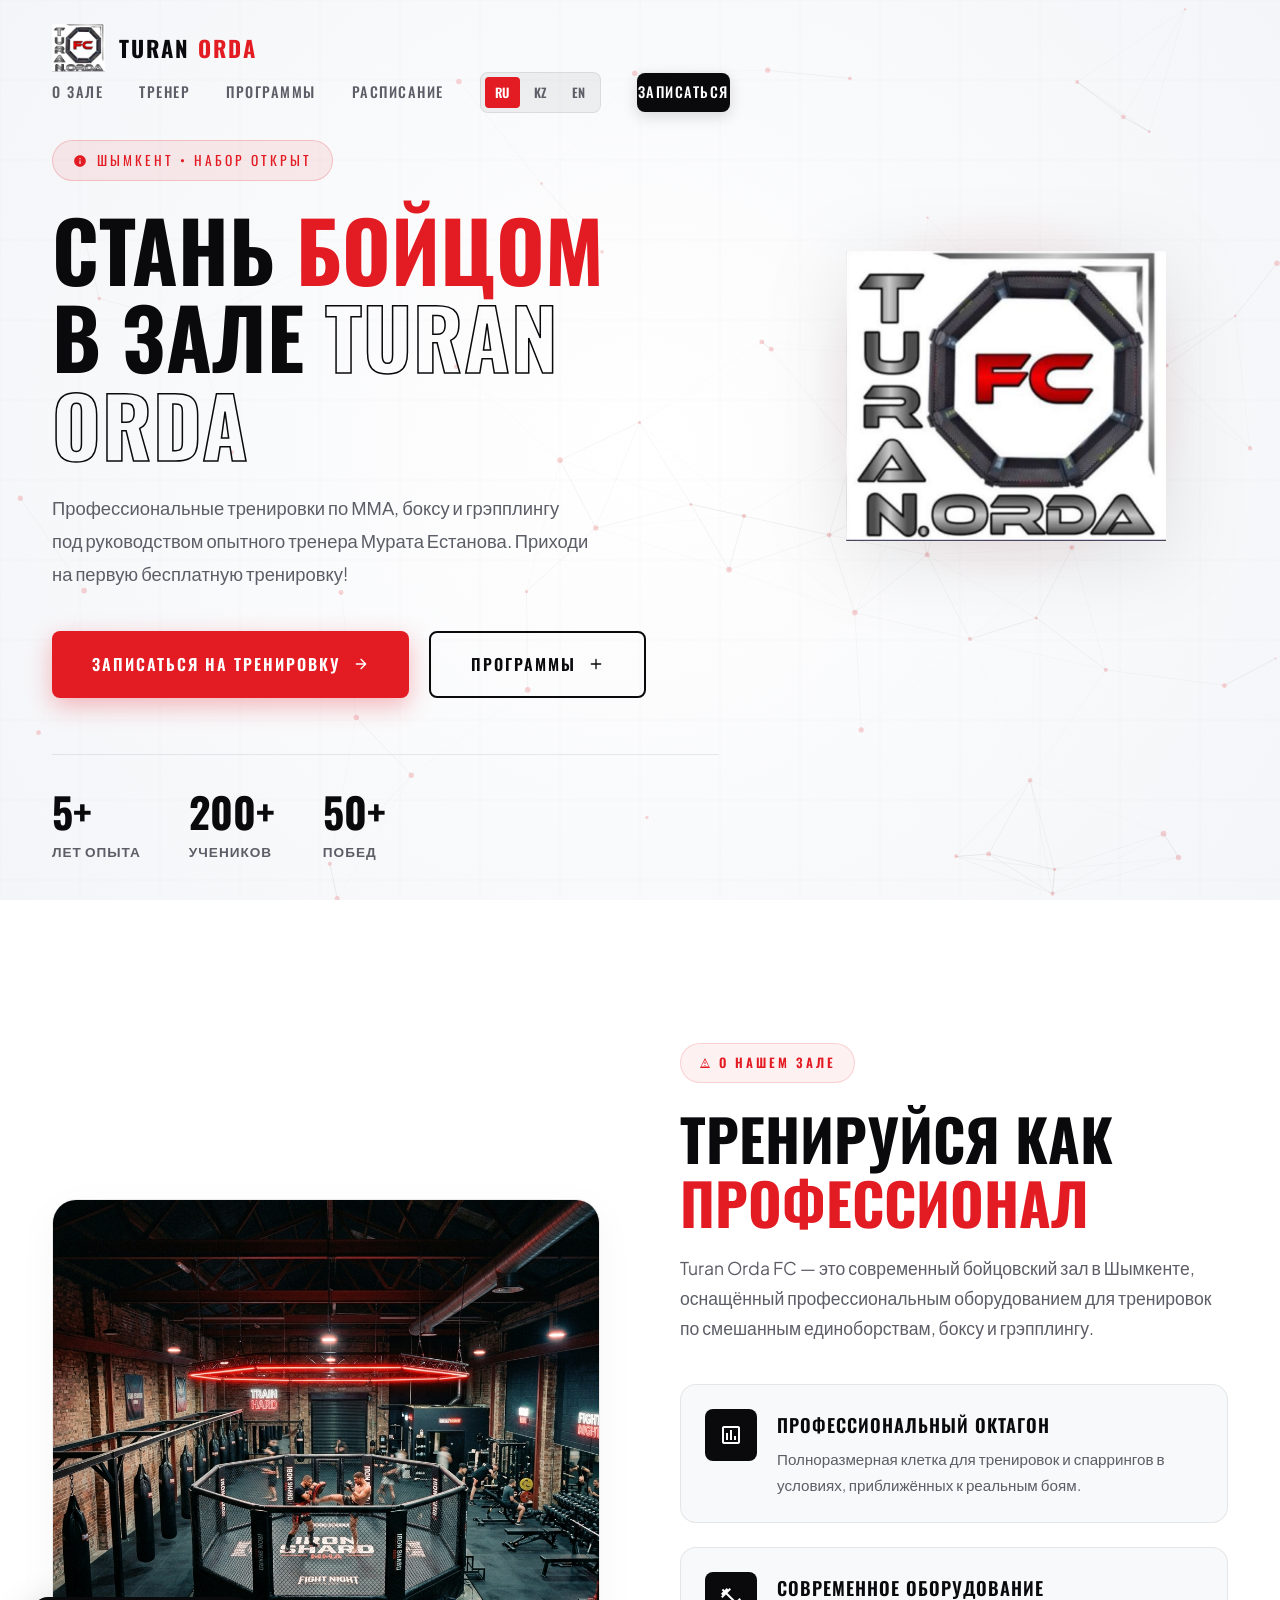
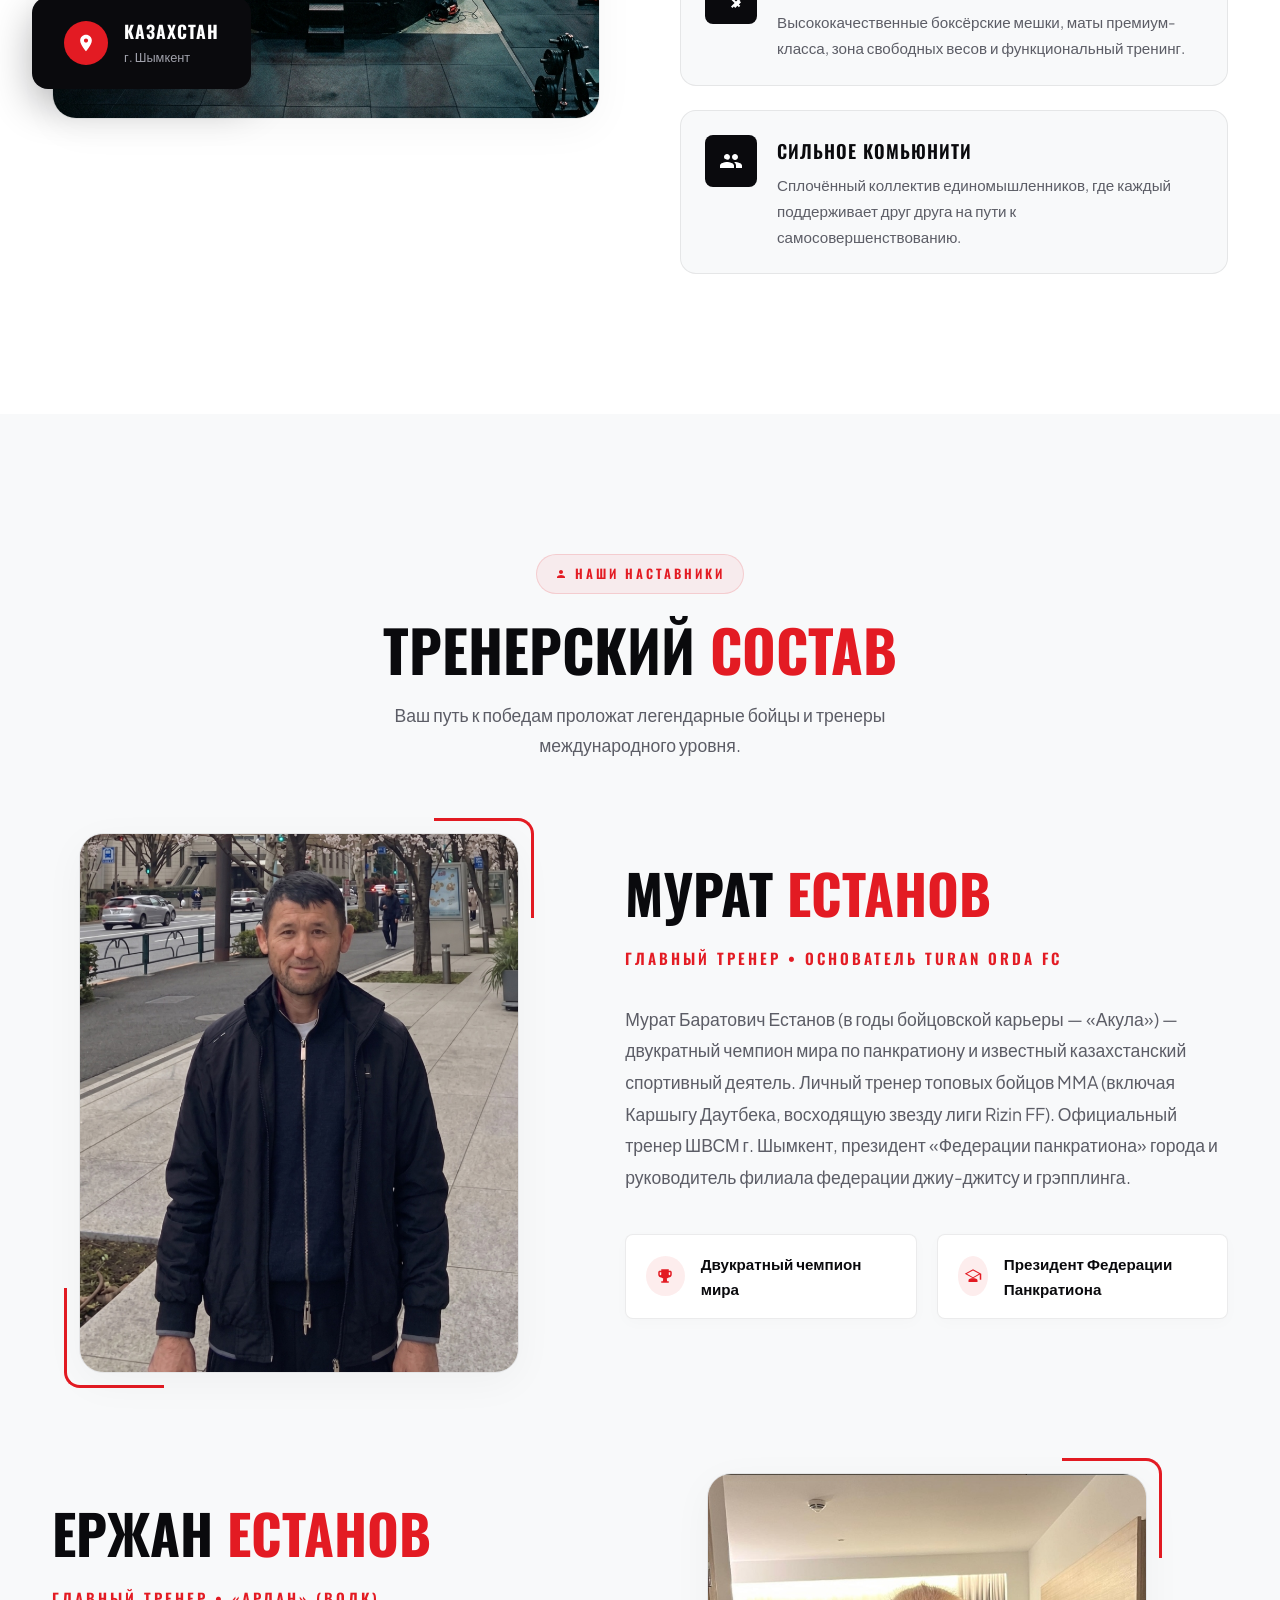
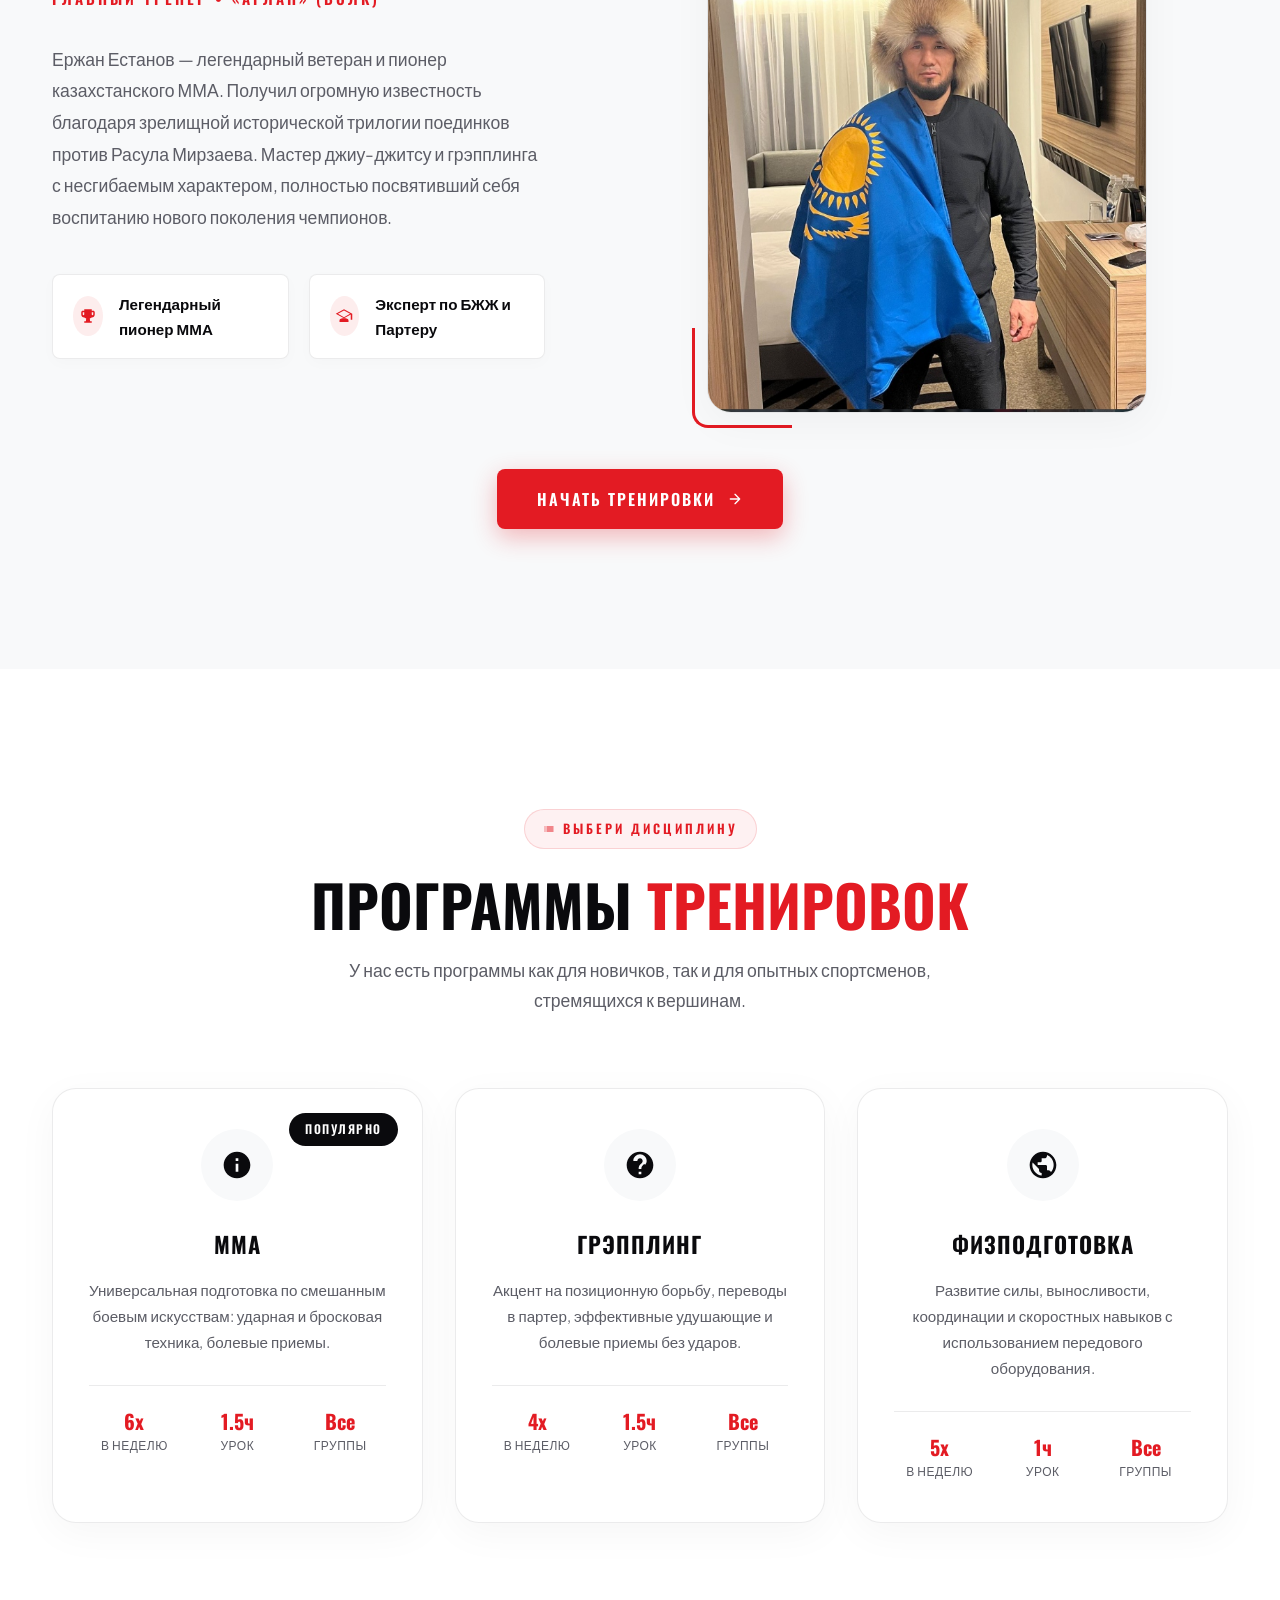
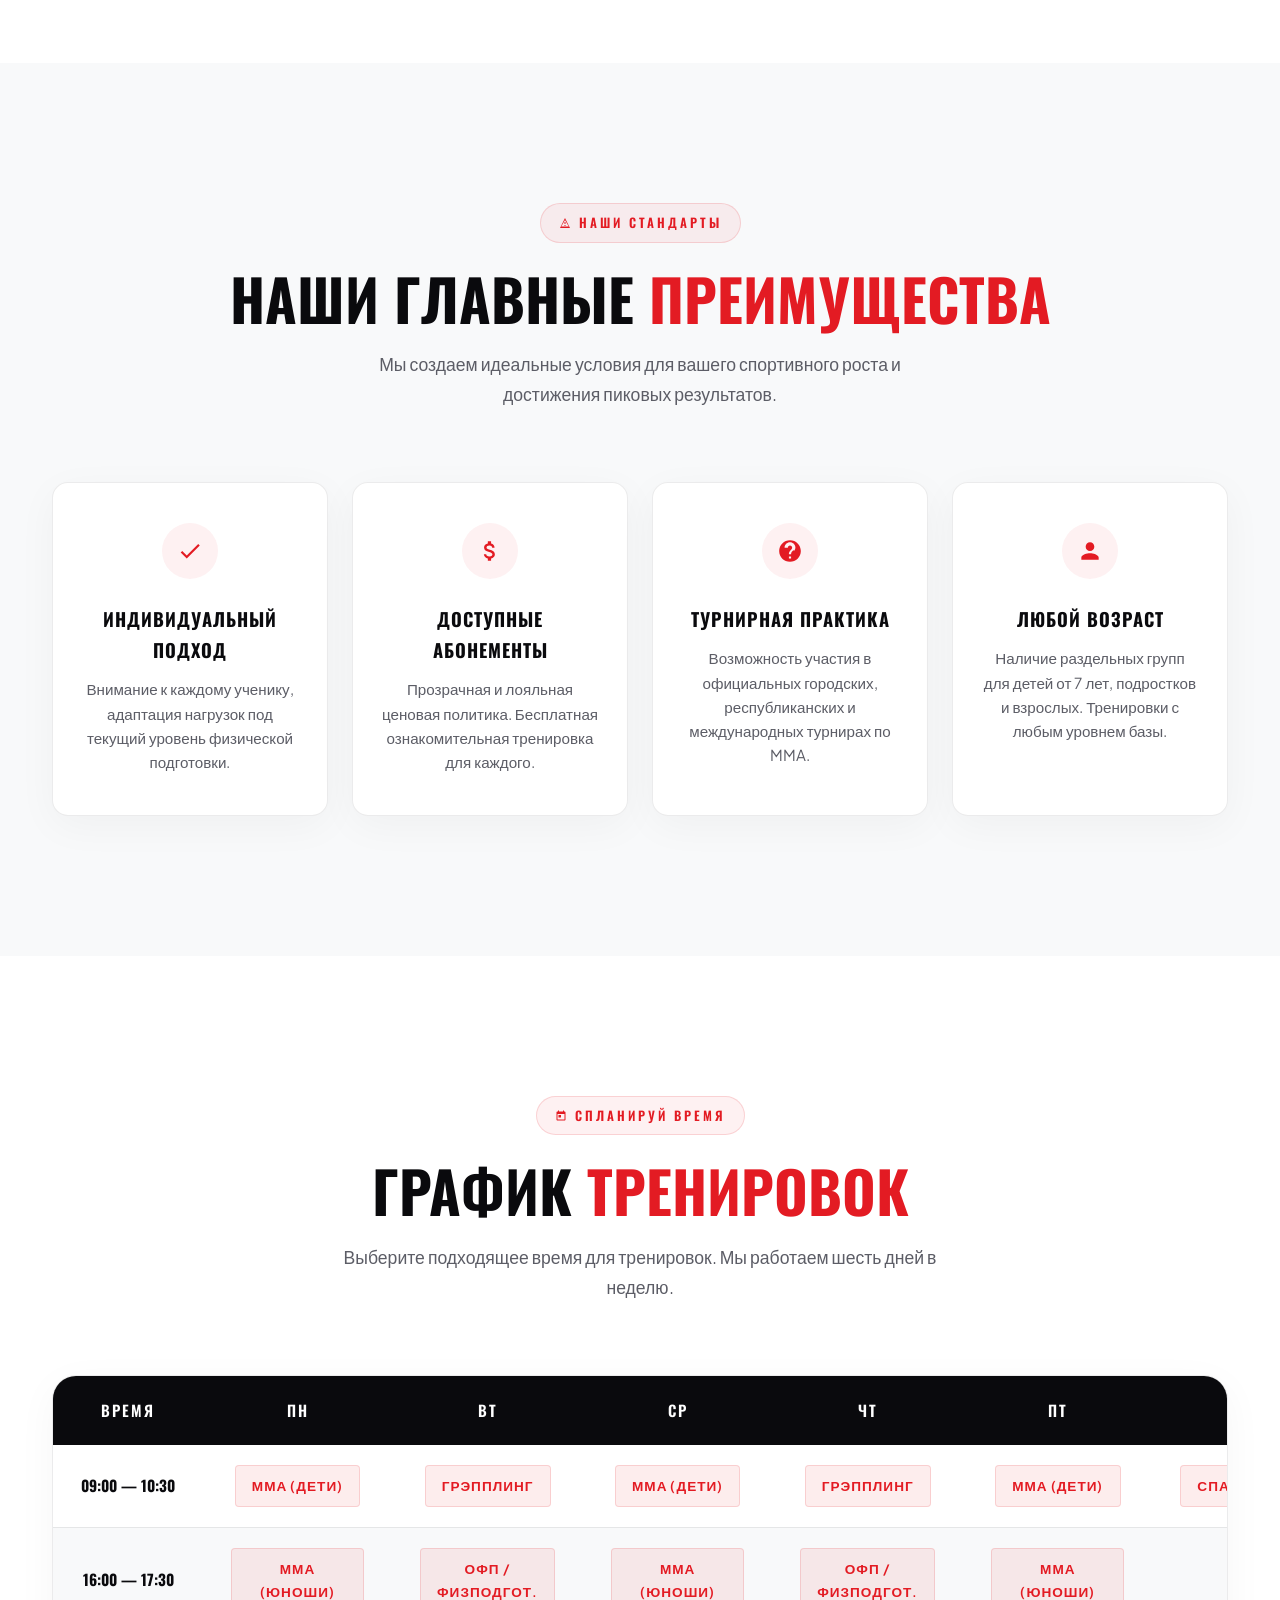
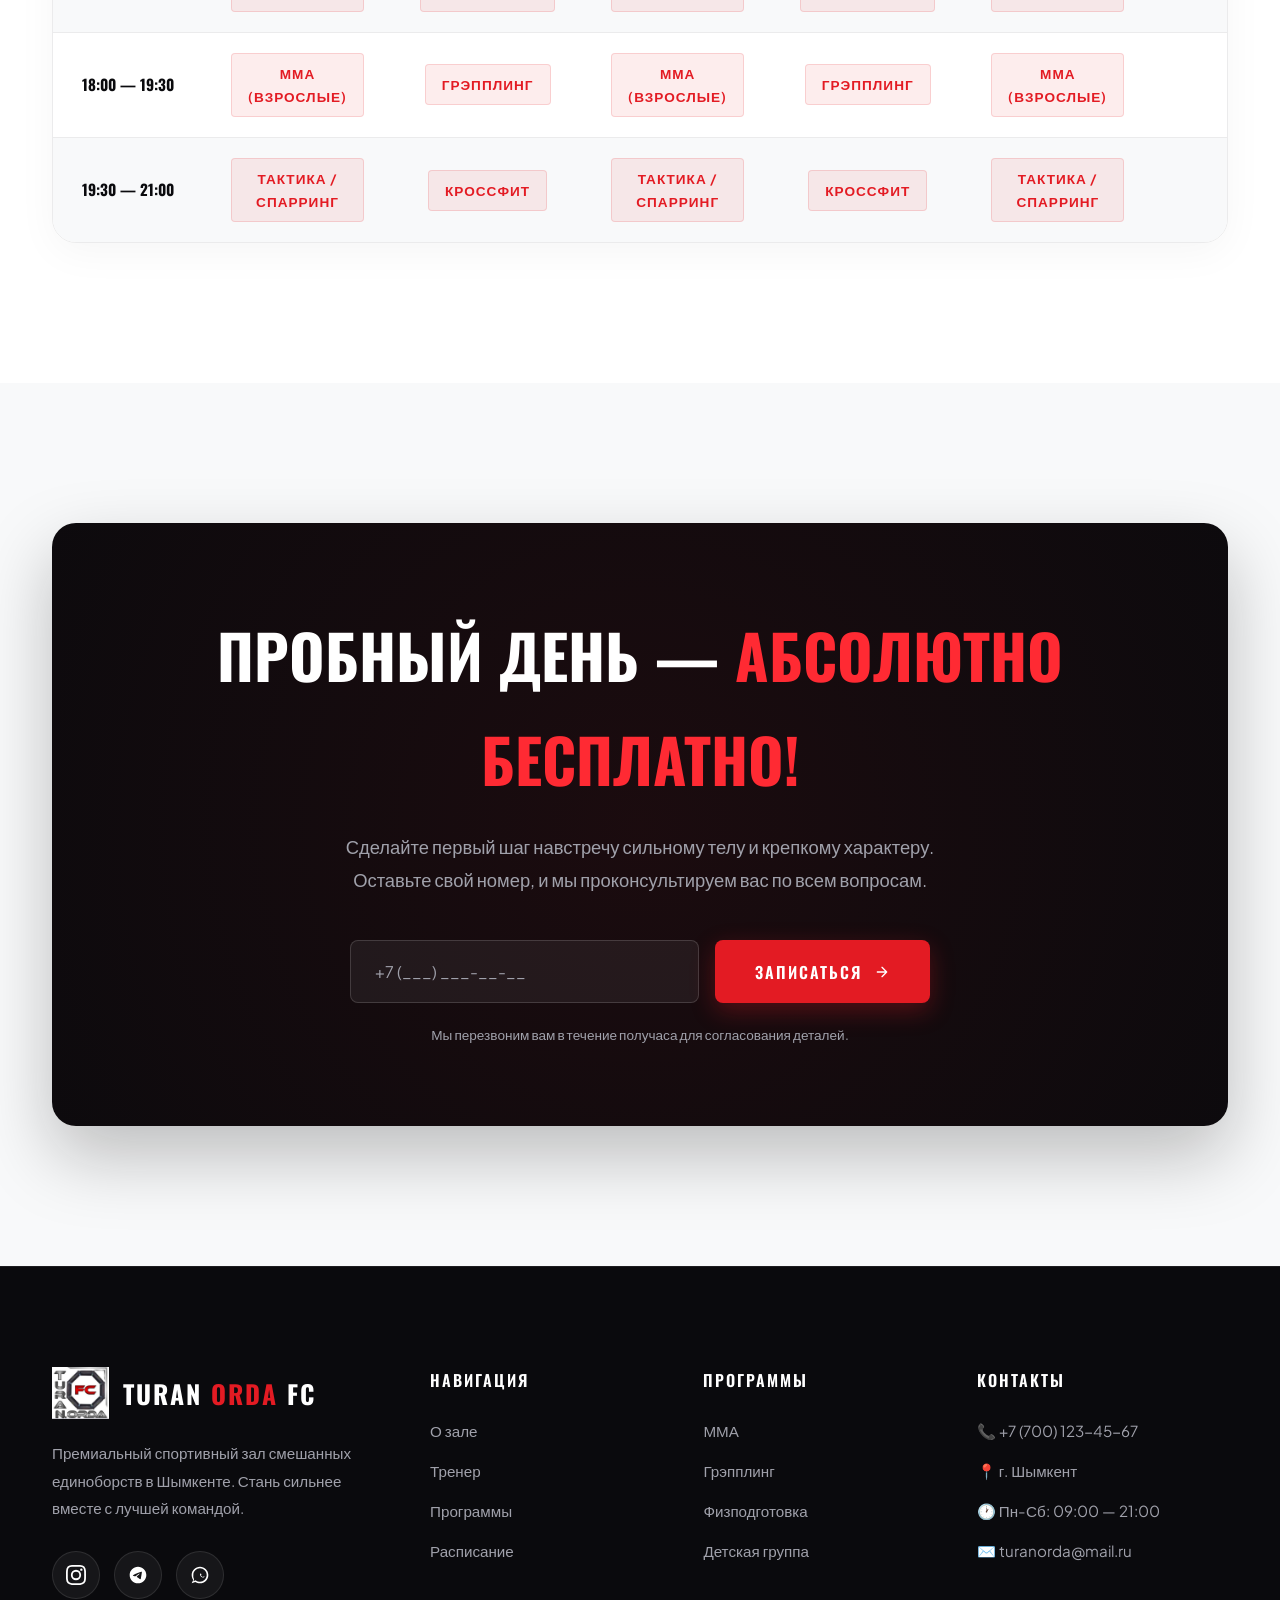
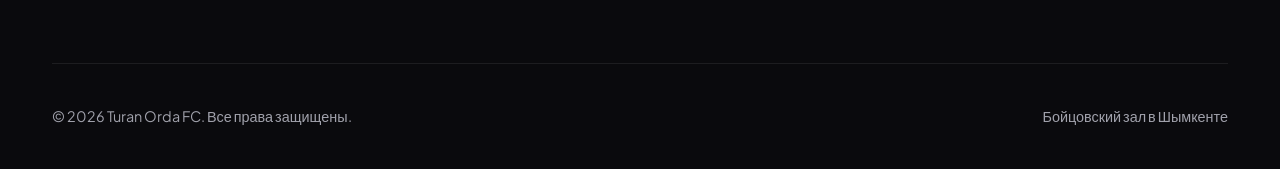
==== light/index.html @ c07f5b9b "Initial commit: Turan Orda Landing Page" ====
<!DOCTYPE html>
<html lang="ru">
<head>
  <meta charset="UTF-8">
  <meta name="viewport" content="width=device-width, initial-scale=1.0">
  <meta name="description" content="Turan Orda FC — премиальный бойцовский зал в Шымкенте. Тренировки по ММА, боксу, грэпплингу под руководством тренера Мурата Естанова. Набор учеников!">
  <meta name="keywords" content="Туран Орда, Turan Orda FC, ММА Шымкент, бокс Шымкент, бойцовский клуб, Мурат Естанов, единоборства, тренировки">
  <title>Turan Orda FC — Премиальный бойцовский зал в Шымкенте | Набор открыт</title>
  <link rel="stylesheet" href="style.css">
  <link rel="icon" type="image/png" href="images/logo.png">
</head>
<body>

  <!-- 3D Canvas Background -->
  <canvas id="bg-canvas"></canvas>

  <!-- Scroll Progress Bar -->
  <div class="scroll-progress" id="scrollProgress"></div>

  <!-- ===== NAVBAR ===== -->
  <nav class="navbar" id="navbar">
    <div class="container">
      <a href="#" class="nav-logo">
        <img src="images/logo.png" alt="Turan Orda FC Logo">
        <span class="nav-logo-text">Turan <span>Orda</span></span>
      </a>
      <div class="nav-links" id="navLinks">
        <a href="#about" data-i18n="nav-about">О зале</a>
        <a href="#trainer" data-i18n="nav-trainer">Тренер</a>
        <a href="#programs" data-i18n="nav-programs">Программы</a>
        <a href="#schedule" data-i18n="nav-schedule">Расписание</a>
        
        <!-- Language Switcher in Menu -->
        <div class="lang-switcher">
          <button class="lang-btn active" data-lang="ru">RU</button>
          <button class="lang-btn" data-lang="kz">KZ</button>
          <button class="lang-btn" data-lang="en">EN</button>
        </div>

        <a href="#" class="nav-cta" id="navCtaBtn" data-i18n="nav-cta">Записаться</a>
      </div>
      <div class="nav-hamburger" id="hamburger" aria-label="Меню">
        <span></span>
        <span></span>
        <span></span>
      </div>
    </div>
  </nav>

  <!-- ===== HERO ===== -->
  <section class="hero" id="hero">
    <div class="container">
      <div class="hero-content">
        <div class="hero-tag">
          <svg class="icon-svg" viewBox="0 0 24 24"><path d="M12 2C6.48 2 2 6.48 2 12s4.48 10 10 10 10-4.48 10-10S17.52 2 12 2zm1 15h-2v-6h2v6zm0-8h-2V7h2v2z"/></svg>
          <span data-i18n="hero-tag">Шымкент • Набор открыт</span>
        </div>
        <h1 class="hero-title" data-i18n="hero-title">
          Стань <span class="highlight">бойцом</span><br>
          в зале <span class="outline-text">Turan Orda</span>
        </h1>
        <p class="hero-desc" data-i18n="hero-desc">
          Профессиональные тренировки по ММА, боксу и грэпплингу под руководством 
          опытного тренера Мурата Естанова. Приходи на первую бесплатную тренировку!
        </p>
        <div class="hero-buttons">
          <button class="btn-primary" id="heroCtaBtn">
            <span data-i18n="hero-btn-cta">Записаться на тренировку</span>
            <svg viewBox="0 0 24 24"><path d="M5 12h14M12 5l7 7-7 7" stroke="currentColor" stroke-width="2" fill="none" stroke-linecap="round" stroke-linejoin="round"/></svg>
          </button>
          <a href="#programs" class="btn-outline">
            <span data-i18n="hero-btn-programs">Программы</span>
            <svg viewBox="0 0 24 24"><path d="M12 5v14M5 12h14" stroke="currentColor" stroke-width="2" fill="none" stroke-linecap="round" stroke-linejoin="round"/></svg>
          </a>
        </div>
        <div class="hero-stats">
          <div class="hero-stat">
            <div class="hero-stat-number" id="statYears">5+</div>
            <div class="hero-stat-label" data-i18n="hero-stat-years">Лет опыта</div>
          </div>
          <div class="hero-stat">
            <div class="hero-stat-number" id="statStudents">200+</div>
            <div class="hero-stat-label" data-i18n="hero-stat-students">Учеников</div>
          </div>
          <div class="hero-stat">
            <div class="hero-stat-number" id="statWins">50+</div>
            <div class="hero-stat-label" data-i18n="hero-stat-wins">Побед</div>
          </div>
        </div>
      </div>
      <div class="hero-visual">
        <div class="hero-logo-container">
          <div class="hero-logo-glow"></div>
          <img src="images/logo.png" alt="Turan Orda FC" class="hero-logo-img">
        </div>
      </div>
    </div>
  </section>

  <!-- ===== ABOUT ===== -->
  <section class="about" id="about">
    <div class="container">
      <div class="about-visual animate-on-scroll">
        <img src="images/gym.png" alt="Зал Turan Orda FC внутри" class="about-img">
        <div class="about-badge-card">
          <div class="about-badge-icon">
            <svg viewBox="0 0 24 24"><path d="M12 2C8.13 2 5 5.13 5 9c0 5.25 7 13 7 13s7-7.75 7-13c0-3.87-3.13-7-7-7zm0 9.5c-1.38 0-2.5-1.12-2.5-2.5s1.12-2.5 2.5-2.5 2.5 1.12 2.5 2.5-1.12 2.5-2.5 2.5z"/></svg>
          </div>
          <div class="about-badge-text">
            <h5 data-i18n="about-badge-country">Казахстан</h5>
            <p data-i18n="about-badge-city">г. Шымкент</p>
          </div>
        </div>
      </div>
      <div class="about-content animate-on-scroll">
        <span class="section-badge">
          <svg viewBox="0 0 24 24"><path d="M12 2L2 22h20L12 2zm0 3.99L19.53 19H4.47L12 5.99zM13 16h-2v2h2v-2zm0-6h-2v4h2v-4z"/></svg>
          <span data-i18n="about-badge">О нашем зале</span>
        </span>
        <h2 class="section-title" data-i18n="about-title">Тренируйся как <span>профессионал</span></h2>
        <p class="section-subtitle" data-i18n="about-subtitle">
          Turan Orda FC — это современный бойцовский зал в Шымкенте, оснащённый профессиональным 
          оборудованием для тренировок по смешанным единоборствам, боксу и грэпплингу.
        </p>
        <div class="about-features">
          <div class="about-feature">
            <div class="about-feature-icon">
              <svg viewBox="0 0 24 24"><path d="M19 3H5c-1.1 0-2 .9-2 2v14c0 1.1.9 2 2 2h14c1.1 0 2-.9 2-2V5c0-1.1-.9-2-2-2zm0 16H5V5h14v14zM7 10h2v7H7zm4-3h2v10h-2zm4 6h2v4h-2z"/></svg>
            </div>
            <div class="about-feature-text">
              <h4 data-i18n="about-f1-title">Профессиональный октагон</h4>
              <p data-i18n="about-f1-desc">Полноразмерная клетка для тренировок и спаррингов в условиях, приближённых к реальным боям.</p>
            </div>
          </div>
          <div class="about-feature">
            <div class="about-feature-icon">
              <svg viewBox="0 0 24 24"><path d="M20.57 14.86L22 13.43 20.57 12 17 15.57 8.43 7 12 3.43 10.57 2 9.14 3.43 7.71 2 5.57 4.14 4.14 2.71 2.71 4.14 4.14 5.57 2 7.71 3.43 9.14 2 10.57 3.43 12 7 8.43 15.57 17 12 20.57 13.43 22 14.86 20.57 16.29 22 18.43 19.86 19.86 21.29 21.29 19.86 19.86 18.43 22 16.29z"/></svg>
            </div>
            <div class="about-feature-text">
              <h4 data-i18n="about-f2-title">Современное оборудование</h4>
              <p data-i18n="about-f2-desc">Высококачественные боксёрские мешки, маты премиум-класса, зона свободных весов и функциональный тренинг.</p>
            </div>
          </div>
          <div class="about-feature">
            <div class="about-feature-icon">
              <svg viewBox="0 0 24 24"><path d="M16 11c1.66 0 2.99-1.34 2.99-3S17.66 5 16 5c-1.66 0-3 1.34-3 3s1.34 3 3 3zm-8 0c1.66 0 2.99-1.34 2.99-3S9.66 5 8 5C6.34 5 5 6.34 5 8s1.34 3 8 3zm0 2c-2.33 0-7 1.17-7 3.5V19h14v-2.5c0-2.33-4.67-3.5-7-3.5zm8 0c-.29 0-.62.02-.97.05 1.16.84 1.97 1.97 1.97 3.45V19h6v-2.5c0-2.33-4.67-3.5-7-3.5z"/></svg>
            </div>
            <div class="about-feature-text">
              <h4 data-i18n="about-f3-title">Сильное комьюнити</h4>
              <p data-i18n="about-f3-desc">Сплочённый коллектив единомышленников, где каждый поддерживает друг друга на пути к самосовершенствованию.</p>
            </div>
          </div>
        </div>
      </div>
    </div>
  </section>

  <!-- ===== TRAINER ===== -->
  <section class="trainer" id="trainer">
    <div class="container">
      <div class="programs-header animate-on-scroll">
        <span class="section-badge">
          <svg viewBox="0 0 24 24"><path d="M12 12c2.21 0 4-1.79 4-4s-1.79-4-4-4-4 1.79-4 4 1.79 4 4 4zm0 2c-2.67 0-8 1.34-8 4v2h16v-2c0-2.66-5.33-4-8-4z"/></svg>
          <span data-i18n="trainer-badge">Наши наставники</span>
        </span>
        <h2 class="section-title" data-i18n="trainer-title">Тренерский <span>состав</span></h2>
        <p class="section-subtitle" data-i18n="trainer-subtitle">
          Ваш путь к победам проложат легендарные бойцы и тренеры международного уровня.
        </p>
      </div>

      <div class="coaches-grid">
        <!-- Coach 1: Murat Estanov -->
        <div class="coach-card animate-on-scroll">
          <div class="coach-visual">
            <div class="trainer-frame-top"></div>
            <img src="images/trainer.jpg" alt="Главный тренер Мурат Естанов" class="trainer-photo">
            <div class="trainer-frame-bottom"></div>
          </div>
          <div class="coach-info">
            <h3 class="trainer-name" data-i18n="trainer-murat-name">Мурат <span>Естанов</span></h3>
            <div class="trainer-role" data-i18n="trainer-murat-role">Главный тренер • Основатель Turan Orda FC</div>
            <p class="trainer-bio" data-i18n="trainer-murat-bio">
              Мурат Баратович Естанов (в годы бойцовской карьеры — «Акула») — двукратный чемпион мира по панкратиону и известный казахстанский спортивный деятель. Личный тренер топовых бойцов MMA (включая Каршыгу Даутбека, восходящую звезду лиги Rizin FF). Официальный тренер ШВСМ г. Шымкент, президент «Федерации панкратиона» города и руководитель филиала федерации джиу-джитсу и грэпплинга.
            </p>
            <div class="trainer-achievements">
              <div class="trainer-achievement">
                <div class="trainer-achievement-icon"><svg viewBox="0 0 24 24"><path d="M19 5h-2V3H7v2H5c-1.1 0-2 .9-2 2v3c0 2.24 1.81 4.07 4.07 4.07.72.63 1.58 1.1 2.53 1.33L9.17 19H7v2h10v-2h-2.17l-.43-3.6c.95-.23 1.8-.7 2.53-1.33C19.19 14.07 21 12.24 21 10V7c0-1.1-.9-2-2-2zM5 10V7h2v3c0 .55-.45 1-1 1s-1-.45-1-1zm14 0c0 .55-.45 1-1 1s-1-.45-1-1V7h2v3z"/></svg></div>
                <span data-i18n="trainer-murat-a1">Двукратный чемпион мира</span>
              </div>
              <div class="trainer-achievement">
                <div class="trainer-achievement-icon"><svg viewBox="0 0 24 24"><path d="M12 3L1 9l11 6 9-4.91V17h2V9L12 3zm0 10.5L3.92 9 12 4.5l8.08 4.5L12 13.5zM12 15c-3.15 0-6 .85-6 2.5v2.5h12v-2.5c0-1.65-2.85-2.5-6-2.5z"/></svg></div>
                <span data-i18n="trainer-murat-a2">Президент Федерации Панкратиона</span>
              </div>
            </div>
          </div>
        </div>

        <!-- Coach 2: Yerzhan Estanov -->
        <div class="coach-card animate-on-scroll">
          <div class="coach-visual">
            <div class="trainer-frame-top"></div>
            <img src="images/yerzhan.jpg" alt="Тренер Ержан Естанов" class="trainer-photo">
            <div class="trainer-frame-bottom"></div>
          </div>
          <div class="coach-info">
            <h3 class="trainer-name" data-i18n="trainer-yerzhan-name">Ержан <span>Естанов</span></h3>
            <div class="trainer-role" data-i18n="trainer-yerzhan-role">Главный тренер • «Арлан» (Волк)</div>
            <p class="trainer-bio" data-i18n="trainer-yerzhan-bio">
              Ержан Естанов — легендарный ветеран и пионер казахстанского ММА. Получил огромную известность благодаря зрелищной исторической трилогии поединков против Расула Мирзаева. Мастер джиу-джитсу и грэпплинга с несгибаемым характером, полностью посвятивший себя воспитанию нового поколения чемпионов.
            </p>
            <div class="trainer-achievements">
              <div class="trainer-achievement">
                <div class="trainer-achievement-icon"><svg viewBox="0 0 24 24"><path d="M19 5h-2V3H7v2H5c-1.1 0-2 .9-2 2v3c0 2.24 1.81 4.07 4.07 4.07.72.63 1.58 1.1 2.53 1.33L9.17 19H7v2h10v-2h-2.17l-.43-3.6c.95-.23 1.8-.7 2.53-1.33C19.19 14.07 21 12.24 21 10V7c0-1.1-.9-2-2-2zM5 10V7h2v3c0 .55-.45 1-1 1s-1-.45-1-1zm14 0c0 .55-.45 1-1 1s-1-.45-1-1V7h2v3z"/></svg></div>
                <span data-i18n="trainer-yerzhan-a1">Легендарный пионер ММА</span>
              </div>
              <div class="trainer-achievement">
                <div class="trainer-achievement-icon"><svg viewBox="0 0 24 24"><path d="M12 3L1 9l11 6 9-4.91V17h2V9L12 3zm0 10.5L3.92 9 12 4.5l8.08 4.5L12 13.5zM12 15c-3.15 0-6 .85-6 2.5v2.5h12v-2.5c0-1.65-2.85-2.5-6-2.5z"/></svg></div>
                <span data-i18n="trainer-yerzhan-a2">Эксперт по БЖЖ и Партеру</span>
              </div>
            </div>
          </div>
        </div>
      </div>
      
      <div style="text-align: center; margin-top: 56px;" class="animate-on-scroll">
        <button class="btn-primary" id="trainerCtaBtn">
          <span data-i18n="trainer-btn-cta">Начать тренировки</span>
          <svg viewBox="0 0 24 24"><path d="M5 12h14M12 5l7 7-7 7" stroke="currentColor" stroke-width="2" fill="none" stroke-linecap="round" stroke-linejoin="round"/></svg>
        </button>
      </div>
    </div>
  </section>

  <!-- ===== PROGRAMS ===== -->
  <section class="programs" id="programs">
    <div class="container">
      <div class="programs-header animate-on-scroll">
        <span class="section-badge">
          <svg viewBox="0 0 24 24"><path d="M3 13h2v-2H3v2zm0 4h2v-2H3v2zm0-8h2V7H3v2zm4 4h14v-2H7v2zm0 4h14v-2H7v2zM7 7v2h14V7H7z"/></svg>
          <span data-i18n="programs-badge">Выбери дисциплину</span>
        </span>
        <h2 class="section-title" data-i18n="programs-title">Программы <span>тренировок</span></h2>
        <p class="section-subtitle" data-i18n="programs-subtitle">
          У нас есть программы как для новичков, так и для опытных спортсменов, стремящихся к вершинам.
        </p>
      </div>
      <div class="programs-grid">
        <!-- Card 1 -->
        <div class="program-card tilt-card animate-on-scroll">
          <span class="program-card-tag" data-i18n="programs-tag-popular">Популярно</span>
          <div class="program-card-icon tilt-child">
            <svg viewBox="0 0 24 24"><path d="M12 2C6.48 2 2 6.48 2 12s4.48 10 10 10 10-4.48 10-10S17.52 2 12 2zm1 15h-2v-6h2v6zm0-8h-2V7h2v2z"/></svg>
          </div>
          <div class="program-card-body tilt-child">
            <h3 class="program-card-title" data-i18n="program1-title">ММА</h3>
            <p class="program-card-desc" data-i18n="program1-desc">
              Универсальная подготовка по смешанным боевым искусствам: ударная и бросковая техника, болевые приемы.
            </p>
            <div class="program-card-details">
              <div class="program-card-detail">
                <div class="program-card-detail-value">6x</div>
                <div class="program-card-detail-label" data-i18n="program-label-week">в неделю</div>
              </div>
              <div class="program-card-detail">
                <div class="program-card-detail-value">1.5ч</div>
                <div class="program-card-detail-label" data-i18n="program-label-class">урок</div>
              </div>
              <div class="program-card-detail">
                <div class="program-card-detail-value" data-i18n="program-val-all">Все</div>
                <div class="program-card-detail-label" data-i18n="program-label-groups">группы</div>
              </div>
            </div>
          </div>
        </div>

        <!-- Card 2 -->
        <div class="program-card tilt-card animate-on-scroll">
          <div class="program-card-icon tilt-child">
            <svg viewBox="0 0 24 24"><path d="M12 2C6.48 2 2 6.48 2 12s4.48 10 10 10 10-4.48 10-10S17.52 2 12 2zm1 17h-2v-2h2v2zm2.07-7.75l-.9.92C13.45 12.9 13 13.5 13 15h-2v-.5c0-1.1.45-2.1 1.17-2.83l1.24-1.26c.37-.36.59-.86.59-1.41 0-1.1-.9-2-2-2s-2 .9-2 2H7c0-2.76 2.24-5 5-5s5 2.24 5 5c0 1.04-.42 1.99-1.07 2.75z"/></svg>
          </div>
          <div class="program-card-body tilt-child">
            <h3 class="program-card-title" data-i18n="program2-title">Грэпплинг</h3>
            <p class="program-card-desc" data-i18n="program2-desc">
              Акцент на позиционную борьбу, переводы в партер, эффективные удушающие и болевые приемы без ударов.
            </p>
            <div class="program-card-details">
              <div class="program-card-detail">
                <div class="program-card-detail-value">4x</div>
                <div class="program-card-detail-label" data-i18n="program-label-week">в неделю</div>
              </div>
              <div class="program-card-detail">
                <div class="program-card-detail-value">1.5ч</div>
                <div class="program-card-detail-label" data-i18n="program-label-class">урок</div>
              </div>
              <div class="program-card-detail">
                <div class="program-card-detail-value" data-i18n="program-val-all">Все</div>
                <div class="program-card-detail-label" data-i18n="program-label-groups">группы</div>
              </div>
            </div>
          </div>
        </div>

        <!-- Card 3 -->
        <div class="program-card tilt-card animate-on-scroll">
          <div class="program-card-icon tilt-child">
            <svg viewBox="0 0 24 24"><path d="M12 2C6.48 2 2 6.48 2 12s4.48 10 10 10 10-4.48 10-10S17.52 2 12 2zm-1 17.93c-3.95-.49-7-3.85-7-7.93 0-.62.08-1.21.21-1.79L9 15v1c0 1.1.9 2 2 2v1.93zm6.9-2.53c-.26-.81-1-1.4-1.9-1.4h-1v-3c0-.55-.45-1-1-1h-6v-2h2c.55 0 1-.45 1-1V7h2c1.1 0 2-.9 2-2v-.41c2.93 1.19 5 4.06 5 7.41 0 2.08-.8 3.97-2.1 5.39z"/></svg>
          </div>
          <div class="program-card-body tilt-child">
            <h3 class="program-card-title" data-i18n="program3-title">Физподготовка</h3>
            <p class="program-card-desc" data-i18n="program3-desc">
              Развитие силы, выносливости, координации и скоростных навыков с использованием передового оборудования.
            </p>
            <div class="program-card-details">
              <div class="program-card-detail">
                <div class="program-card-detail-value">5x</div>
                <div class="program-card-detail-label" data-i18n="program-label-week">в неделю</div>
              </div>
              <div class="program-card-detail">
                <div class="program-card-detail-value">1ч</div>
                <div class="program-card-detail-label" data-i18n="program-label-class">урок</div>
              </div>
              <div class="program-card-detail">
                <div class="program-card-detail-value" data-i18n="program-val-all">Все</div>
                <div class="program-card-detail-label" data-i18n="program-label-groups">группы</div>
              </div>
            </div>
          </div>
        </div>
      </div>
    </div>
  </section>

  <!-- ===== BENEFITS ===== -->
  <section class="benefits" id="benefits">
    <div class="container">
      <div class="benefits-header animate-on-scroll">
        <span class="section-badge">
          <svg viewBox="0 0 24 24"><path d="M12 2L2 22h20L12 2zm0 3.99L19.53 19H4.47L12 5.99zM13 16h-2v2h2v-2zm0-6h-2v4h2v-4z"/></svg>
          <span data-i18n="benefits-badge">Наши стандарты</span>
        </span>
        <h2 class="section-title" data-i18n="benefits-title">Наши главные <span>преимущества</span></h2>
        <p class="section-subtitle" data-i18n="benefits-subtitle">
          Мы создаем идеальные условия для вашего спортивного роста и достижения пиковых результатов.
        </p>
      </div>
      <div class="benefits-grid">
        <!-- Benefit 1 -->
        <div class="benefit-card tilt-card animate-on-scroll">
          <div class="benefit-icon tilt-child">
            <svg viewBox="0 0 24 24"><path d="M9 16.17L4.83 12l-1.42 1.41L9 19 21 7l-1.41-1.41z"/></svg>
          </div>
          <h4 class="benefit-title tilt-child" data-i18n="benefit1-title">Индивидуальный подход</h4>
          <p class="benefit-desc tilt-child" data-i18n="benefit1-desc">Внимание к каждому ученику, адаптация нагрузок под текущий уровень физической подготовки.</p>
        </div>

        <!-- Benefit 2 -->
        <div class="benefit-card tilt-card animate-on-scroll">
          <div class="benefit-icon tilt-child">
            <svg viewBox="0 0 24 24"><path d="M11.8 10.9c-2.27-.59-3-1.2-3-2.15 0-1.09 1.01-1.85 2.7-1.85 1.78 0 2.44.85 2.5 2.1h2.21c-.07-1.72-1.12-3.3-3.21-3.81V3h-3v2.16c-1.94.42-3.5 1.68-3.5 3.61 0 2.31 1.91 3.46 4.7 4.13 2.5.6 3 1.48 3 2.41 0 .69-.49 1.79-2.7 1.79-2.06 0-2.87-.92-2.98-2.1h-2.2c.12 2.19 1.76 3.42 3.68 3.83V21h3v-2.15c1.95-.37 3.5-1.5 3.5-3.55 0-2.84-2.43-3.81-4.7-4.4z"/></svg>
          </div>
          <h4 class="benefit-title tilt-child" data-i18n="benefit2-title">Доступные абонементы</h4>
          <p class="benefit-desc tilt-child" data-i18n="benefit2-desc">Прозрачная и лояльная ценовая политика. Бесплатная ознакомительная тренировка для каждого.</p>
        </div>

        <!-- Benefit 3 -->
        <div class="benefit-card tilt-card animate-on-scroll">
          <div class="benefit-icon tilt-child">
            <svg viewBox="0 0 24 24"><path d="M12 2C6.48 2 2 6.48 2 12s4.48 10 10 10 10-4.48 10-10S17.52 2 12 2zm1 17h-2v-2h2v2zm2.07-7.75l-.9.92C13.45 12.9 13 13.5 13 15h-2v-.5c0-1.1.45-2.1 1.17-2.83l1.24-1.26c.37-.36.59-.86.59-1.41 0-1.1-.9-2-2-2s-2 .9-2 2H7c0-2.76 2.24-5 5-5s5 2.24 5 5c0 1.04-.42 1.99-1.07 2.75z"/></svg>
          </div>
          <h4 class="benefit-title tilt-child" data-i18n="benefit3-title">Турнирная практика</h4>
          <p class="benefit-desc tilt-child" data-i18n="benefit3-desc">Возможность участия в официальных городских, республиканских и международных турнирах по MMA.</p>
        </div>

        <!-- Benefit 4 -->
        <div class="benefit-card tilt-card animate-on-scroll">
          <div class="benefit-icon tilt-child">
            <svg viewBox="0 0 24 24"><path d="M12 12c2.21 0 4-1.79 4-4s-1.79-4-4-4-4 1.79-4 4 1.79 4 4 4zm0 2c-2.67 0-8 1.34-8 4v2h16v-2c0-2.66-5.33-4-8-4z"/></svg>
          </div>
          <h4 class="benefit-title tilt-child" data-i18n="benefit4-title">Любой возраст</h4>
          <p class="benefit-desc tilt-child" data-i18n="benefit4-desc">Наличие раздельных групп для детей от 7 лет, подростков и взрослых. Тренировки с любым уровнем базы.</p>
        </div>
      </div>
    </div>
  </section>

  <!-- ===== SCHEDULE ===== -->
  <section class="schedule" id="schedule">
    <div class="container">
      <div class="schedule-header animate-on-scroll">
        <span class="section-badge">
          <svg viewBox="0 0 24 24"><path d="M19 3h-1V1h-2v2H8V1H6v2H5c-1.11 0-2 .9-2 2v14c0 1.1.89 2 2 2h14c1.1 0 2-.9 2-2V5c0-1.1-.9-2-2-2zm0 16H5V8h14v11zM7 10h5v5H7z"/></svg>
          <span data-i18n="schedule-badge">Спланируй время</span>
        </span>
        <h2 class="section-title" data-i18n="schedule-title">График <span>тренировок</span></h2>
        <p class="section-subtitle" data-i18n="schedule-subtitle">
          Выберите подходящее время для тренировок. Мы работаем шесть дней в неделю.
        </p>
      </div>
      <div class="schedule-table-wrapper animate-on-scroll">
        <table class="schedule-table">
          <thead>
            <tr>
              <th data-i18n="sch-time">Время</th>
              <th data-i18n="sch-mon">Пн</th>
              <th data-i18n="sch-tue">Вт</th>
              <th data-i18n="sch-wed">Ср</th>
              <th data-i18n="sch-thu">Чт</th>
              <th data-i18n="sch-fri">Пт</th>
              <th data-i18n="sch-sat">Сб</th>
            </tr>
          </thead>
          <tbody>
            <tr>
              <td class="schedule-time">09:00 — 10:30</td>
              <td><span class="schedule-active" data-i18n="sch-active-kids-mma">ММА (дети)</span></td>
              <td><span class="schedule-active" data-i18n="sch-active-grap">Грэпплинг</span></td>
              <td><span class="schedule-active" data-i18n="sch-active-kids-mma">ММА (дети)</span></td>
              <td><span class="schedule-active" data-i18n="sch-active-grap">Грэпплинг</span></td>
              <td><span class="schedule-active" data-i18n="sch-active-kids-mma">ММА (дети)</span></td>
              <td><span class="schedule-active" data-i18n="sch-active-spar">Спарринги</span></td>
            </tr>
            <tr>
              <td class="schedule-time">16:00 — 17:30</td>
              <td><span class="schedule-active" data-i18n="sch-active-teens-mma">ММА (юноши)</span></td>
              <td><span class="schedule-active" data-i18n="sch-active-ofp">ОФП / Физподгот.</span></td>
              <td><span class="schedule-active" data-i18n="sch-active-teens-mma">ММА (юноши)</span></td>
              <td><span class="schedule-active" data-i18n="sch-active-ofp">ОФП / Физподгот.</span></td>
              <td><span class="schedule-active" data-i18n="sch-active-teens-mma">ММА (юноши)</span></td>
              <td><span class="schedule-rest">—</span></td>
            </tr>
            <tr>
              <td class="schedule-time">18:00 — 19:30</td>
              <td><span class="schedule-active" data-i18n="sch-active-adults-mma">ММА (взрослые)</span></td>
              <td><span class="schedule-active" data-i18n="sch-active-grap">Грэпплинг</span></td>
              <td><span class="schedule-active" data-i18n="sch-active-adults-mma">ММА (взрослые)</span></td>
              <td><span class="schedule-active" data-i18n="sch-active-grap">Грэпплинг</span></td>
              <td><span class="schedule-active" data-i18n="sch-active-adults-mma">ММА (взрослые)</span></td>
              <td><span class="schedule-rest">—</span></td>
            </tr>
            <tr>
              <td class="schedule-time">19:30 — 21:00</td>
              <td><span class="schedule-active" data-i18n="sch-active-tactics">Тактика / Спарринг</span></td>
              <td><span class="schedule-active" data-i18n="sch-active-cf">Кроссфит</span></td>
              <td><span class="schedule-active" data-i18n="sch-active-tactics">Тактика / Спарринг</span></td>
              <td><span class="schedule-active" data-i18n="sch-active-cf">Кроссфит</span></td>
              <td><span class="schedule-active" data-i18n="sch-active-tactics">Тактика / Спарринг</span></td>
              <td><span class="schedule-rest">—</span></td>
            </tr>
          </tbody>
        </table>
      </div>
    </div>
  </section>

  <!-- ===== CTA ===== -->
  <section class="cta" id="cta">
    <div class="container">
      <div class="cta-box animate-on-scroll">
        <h2 class="cta-title" data-i18n="cta-title">Пробный день — <span>абсолютно бесплатно!</span></h2>
        <p class="cta-desc" data-i18n="cta-desc">
          Сделайте первый шаг навстречу сильному телу и крепкому характеру. Оставьте свой номер, и мы проконсультируем вас по всем вопросам.
        </p>
        <div class="cta-form" id="ctaForm">
          <input type="tel" placeholder="+7 (___) ___-__-__" id="ctaPhone" autocomplete="tel" data-i18n="[placeholder]cta-phone-placeholder">
          <button class="btn-primary" id="ctaSubmitBtn">
            <span data-i18n="cta-btn">Записаться</span>
            <svg viewBox="0 0 24 24"><path d="M5 12h14M12 5l7 7-7 7" stroke="currentColor" stroke-width="2" fill="none" stroke-linecap="round" stroke-linejoin="round"/></svg>
          </button>
        </div>
        <p class="cta-note" data-i18n="cta-note">Мы перезвоним вам в течение получаса для согласования деталей.</p>
      </div>
    </div>
  </section>

  <!-- ===== FOOTER ===== -->
  <footer class="footer" id="contacts">
    <div class="container">
      <div class="footer-grid">
        <div class="footer-brand">
          <div class="footer-brand-logo">
            <img src="images/logo.png" alt="Turan Orda FC">
            <span class="footer-brand-name">Turan <span>Orda</span> FC</span>
          </div>
          <p data-i18n="footer-desc">
            Премиальный спортивный зал смешанных единоборств в Шымкенте. Стань сильнее вместе с лучшей командой.
          </p>
          <div class="footer-social">
            <a href="#" title="Instagram" aria-label="Instagram">
              <svg viewBox="0 0 24 24"><path d="M12 2.163c3.204 0 3.584.012 4.85.07 3.252.148 4.771 1.691 4.919 4.919.058 1.265.069 1.645.069 4.849 0 3.205-.012 3.584-.069 4.849-.149 3.225-1.664 4.771-4.919 4.919-1.266.058-1.644.07-4.85.07-3.204 0-3.584-.012-4.849-.07-3.26-.149-4.771-1.699-4.919-4.92-.058-1.265-.07-1.644-.07-4.849 0-3.204.013-3.583.07-4.849.149-3.227 1.664-4.771 4.919-4.919 1.266-.057 1.645-.069 4.849-.069zM12 0C8.741 0 8.333.014 7.053.072 2.695.272.273 2.69.073 7.051.014 8.333 0 8.741 0 12c0 3.259.014 3.668.072 4.948.2 4.358 2.618 6.78 6.98 6.98 1.281.058 1.689.072 4.948.072 3.259 0 3.668-.014 4.948-.072 4.354-.2 6.782-2.618 6.979-6.98.059-1.28.073-1.689.073-4.948 0-3.259-.014-3.667-.072-4.947-.196-4.354-2.617-6.78-6.979-6.98C15.668.014 15.259 0 12 0zm0 5.838a6.162 6.162 0 100 12.324 6.162 6.162 0 000-12.324zM12 16a4 4 0 110-8 4 4 0 010 8zm6.406-11.845a1.44 1.44 0 100 2.881 1.44 1.44 0 000-2.881z"/></svg>
            </a>
            <a href="#" title="Telegram" aria-label="Telegram">
              <svg viewBox="0 0 24 24"><path d="M12 2C6.48 2 2 6.48 2 12s4.48 10 10 10 10-4.48 10-10S17.52 2 12 2zm4.64 6.8c-.15 1.58-.8 5.42-1.13 7.19-.14.75-.42 1-.68 1.03-.58.05-1.02-.38-1.58-.75-.88-.58-1.38-.94-2.23-1.5-.99-.65-.35-1.01.22-1.59.15-.15 2.71-2.48 2.76-2.69a.2.2 0 00-.05-.18c-.06-.05-.14-.03-.21-.02-.09.02-1.49.95-4.22 2.79-.4.27-.76.41-1.08.4-.36-.01-1.04-.21-1.55-.37-.63-.2-1.12-.31-1.08-.66.02-.18.27-.36.74-.55 2.92-1.27 4.86-2.11 5.83-2.51 2.78-1.16 3.35-1.36 3.73-1.37.08 0 .27.02.39.12.1.08.13.19.14.27-.01.06.01.24 0 .24z"/></svg>
            </a>
            <a href="#" title="WhatsApp" aria-label="WhatsApp">
              <svg viewBox="0 0 24 24"><path d="M17.472 14.382c-.02-.007-.115-.057-.272-.136-.157-.079-.733-.362-.847-.4-.114-.04-.198-.059-.282.058-.084.118-.328.4-.402.487-.075.088-.15.099-.307.02-.157-.079-.663-.245-1.263-.78-.467-.416-.783-.93-.875-1.088-.092-.157-.01-.242.07-.32.071-.071.157-.18.236-.269.079-.09.106-.15.158-.25.052-.1.026-.188-.013-.268-.039-.079-.283-.68-.388-.934-.102-.247-.206-.213-.283-.213-.073 0-.157-.009-.241-.009-.083 0-.22.032-.336.158-.116.126-.443.433-.443 1.057 0 .623.454 1.224.517 1.309.063.085.892 1.363 2.161 1.906.302.13.537.207.72.266.302.096.577.082.795.049.243-.037.733-.3 1.002-.592.269-.292.269-.541.189-.592-.081-.05-1.127-.555-1.127-.555zM12 2C6.48 2 2 6.48 2 12c0 2.17.69 4.19 1.86 5.86L2 22l4.3-1.74C7.9 21.36 9.87 22 12 22c5.52 0 10-4.48 10-10S17.52 2 12 2zm0 18c-1.84 0-3.55-.53-5-1.43l-.36-.23-2.5 1.01.76-2.39-.27-.41A7.93 7.93 0 014 12c0-4.41 3.59-8 8-8s8 3.59 8 8-3.59 8-8 8z"/></svg>
            </a>
          </div>
        </div>
        <div class="footer-column">
          <h4 data-i18n="footer-col-nav">Навигация</h4>
          <ul>
            <li><a href="#about" data-i18n="nav-about">О зале</a></li>
            <li><a href="#trainer" data-i18n="nav-trainer">Тренер</a></li>
            <li><a href="#programs" data-i18n="nav-programs">Программы</a></li>
            <li><a href="#schedule" data-i18n="nav-schedule">Расписание</a></li>
          </ul>
        </div>
        <div class="footer-column">
          <h4 data-i18n="footer-col-prog">Программы</h4>
          <ul>
            <li><a href="#programs" data-i18n="program1-title">ММА</a></li>
            <li><a href="#programs" data-i18n="program2-title">Грэпплинг</a></li>
            <li><a href="#programs" data-i18n="program3-title">Физподготовка</a></li>
            <li><a href="#programs" data-i18n="footer-kids-group">Детская группа</a></li>
          </ul>
        </div>
        <div class="footer-column">
          <h4 data-i18n="footer-col-contacts">Контакты</h4>
          <ul>
            <li><a href="tel:+77001234567">📞 +7 (700) 123-45-67</a></li>
            <li><a href="#" data-i18n="footer-address">📍 г. Шымкент</a></li>
            <li><a href="#" data-i18n="footer-hours">🕐 Пн-Сб: 09:00 — 21:00</a></li>
            <li><a href="mailto:turanorda@mail.ru">✉️ turanorda@mail.ru</a></li>
          </ul>
        </div>
      </div>
      <div class="footer-bottom">
        <p data-i18n="footer-copyright">© 2026 Turan Orda FC. Все права защищены.</p>
        <p data-i18n="footer-sub-copyright">Бойцовский зал в Шымкенте</p>
      </div>
    </div>
  </footer>

  <!-- ===== MODAL ===== -->
  <div class="modal-overlay" id="modalOverlay">
    <div class="modal" id="signupModal">
      <button class="modal-close" id="modalClose" aria-label="Закрыть">✕</button>
      <div id="modalFormContent">
        <h2 data-i18n="modal-title">Запись на <span>тренировку</span></h2>
        <p data-i18n="modal-desc">Заполните форму, и мы свяжемся с вами</p>
        <form class="modal-form" id="signupForm">
          <input type="text" placeholder="Ваше имя" id="signupName" required data-i18n="[placeholder]modal-name-placeholder">
          <input type="tel" placeholder="+7 (___) ___-__-__" id="signupPhone" required data-i18n="[placeholder]modal-phone-placeholder">
          <select id="signupProgram">
            <option value="" disabled selected data-i18n="modal-opt-prog">Выберите программу</option>
            <option value="mma" data-i18n="program1-title">ММА</option>
            <option value="grappling" data-i18n="program2-title">Грэпплинг</option>
            <option value="fitness" data-i18n="program3-title">Физподготовка</option>
            <option value="kids" data-i18n="footer-kids-group">Детская группа</option>
          </select>
          <select id="signupAge">
            <option value="" disabled selected data-i18n="modal-opt-age">Возрастная группа</option>
            <option value="kids" data-i18n="modal-age-kids">Дети (7-12 лет)</option>
            <option value="teens" data-i18n="modal-age-teens">Подростки (13-17 лет)</option>
            <option value="adults" data-i18n="modal-age-adults">Взрослые (18+)</option>
          </select>
          <button type="submit" class="btn-primary">
            <span data-i18n="modal-btn">Отправить заявку</span>
            <svg viewBox="0 0 24 24"><path d="M5 12h14M12 5l7 7-7 7" stroke="currentColor" stroke-width="2" fill="none" stroke-linecap="round" stroke-linejoin="round"/></svg>
          </button>
        </form>
      </div>
      <div class="modal-success" id="modalSuccess">
        <div class="modal-success-icon">
          <svg viewBox="0 0 24 24"><path d="M9 16.17L4.83 12l-1.42 1.41L9 19 21 7l-1.41-1.41z"/></svg>
        </div>
        <h3 data-i18n="modal-success-title">Заявка отправлена!</h3>
        <p data-i18n="modal-success-desc">Мы перезвоним вам в ближайшее время для подтверждения записи</p>
      </div>
    </div>
  </div>

  <!-- ===== SCROLL TO TOP ===== -->
  <button class="scroll-top" id="scrollTopBtn" aria-label="Наверх">
    <svg viewBox="0 0 24 24"><path d="M4 12l1.41 1.41L11 6.83V20h2V6.83l5.58 5.59L20 12l-8-8-8 8z"/></svg>
  </button>

  <script>
    // ---- Translation Dictionary ----
    const i18n = {
      ru: {
        "nav-about": "О зале",
        "nav-trainer": "Тренер",
        "nav-programs": "Программы",
        "nav-schedule": "Расписание",
        "nav-cta": "Записаться",
        "hero-tag": "Шымкент • Набор открыт",
        "hero-title": "Стань <span class=\"highlight\">бойцом</span><br>в зале <span class=\"outline-text\">Turan Orda</span>",
        "hero-desc": "Профессиональные тренировки по ММА, боксу и грэпплингу под руководством опытного тренера Мурата Естанова. Приходи на первую бесплатную тренировку!",
        "hero-btn-cta": "Записаться на тренировку",
        "hero-btn-programs": "Программы",
        "hero-stat-years": "Лет опыта",
        "hero-stat-students": "Учеников",
        "hero-stat-wins": "Побед",
        "about-badge-country": "Казахстан",
        "about-badge-city": "г. Шымкент",
        "about-badge": "О нашем зале",
        "about-title": "Тренируйся как <span>профессионал</span>",
        "about-subtitle": "Turan Orda FC — это современный бойцовский зал в Шымкенте, оснащённый профессиональным оборудованием для тренировок по смешанным единоборствам, боксу и грэпплингу.",
        "about-f1-title": "Профессиональный октагон",
        "about-f1-desc": "Полноразмерная клетка для тренировок и спаррингов в условиях, приближённых к реальным боям.",
        "about-f2-title": "Современное оборудование",
        "about-f2-desc": "Высококачественные боксёрские мешки, маты премиум-класса, зона свободных весов и функциональный тренинг.",
        "about-f3-title": "Сильное комьюнити",
        "about-f3-desc": "Сплочённый коллектив единомышленников, где каждый поддерживает друг друга на пути к самосовершенствованию.",
        "trainer-badge": "Наши наставники",
        "trainer-title": "Тренерский <span>состав</span>",
        "trainer-subtitle": "Ваш путь к победам проложат легендарные бойцы и тренеры международного уровня.",
        "trainer-murat-name": "Мурат <span>Естанов</span>",
        "trainer-murat-role": "Главный тренер • Основатель Turan Orda FC",
        "trainer-murat-bio": "Мурат Баратович Естанов (в годы бойцовской карьеры — «Акула») — двукратный чемпион мира по панкратиону и известный казахстанский спортивный деятель. Личный тренер топовых бойцов MMA (включая Каршыгу Даутбека, восходящую звезду лиги Rizin FF). Официальный тренер ШВСМ г. Шымкент, президент «Федерации панкратиона» города и руководитель филиала федерации джиу-джитсу и грэпплинга.",
        "trainer-murat-a1": "Двукратный чемпион мира",
        "trainer-murat-a2": "Президент Федерации Панкратиона",
        "trainer-yerzhan-name": "Ержан <span>Естанов</span>",
        "trainer-yerzhan-role": "Главный тренер • «Арлан» (Волк)",
        "trainer-yerzhan-bio": "Ержан Естанов — легендарный ветеран и пионер казахстанского ММА. Получил огромную известность благодаря зрелищной исторической трилогии поединков против Расула Мирзаева. Мастер джиу-джитсу и грэпплинга с несгибаемым характером, полностью посвятивший себя воспитанию нового поколения чемпионов.",
        "trainer-yerzhan-a1": "Легендарный пионер ММА",
        "trainer-yerzhan-a2": "Эксперт по БЖЖ и Партеру",
        "trainer-btn-cta": "Начать тренировки",
        "programs-badge": "Выбери дисциплину",
        "programs-title": "Программы <span>тренировок</span>",
        "programs-subtitle": "У нас есть программы как для новичков, так и для опытных спортсменов, стремящихся к вершинам.",
        "programs-tag-popular": "Популярно",
        "program1-title": "ММА",
        "program1-desc": "Универсальная подготовка по смешанным боевым искусствам: ударная и бросковая техника, болевые приемы.",
        "program-label-week": "в неделю",
        "program-label-class": "урок",
        "program-val-all": "Все",
        "program-label-groups": "группы",
        "program2-title": "Грэпплинг",
        "program2-desc": "Акцент на позиционную борьбу, переводы в партер, эффективные удушающие и болевые приемы без ударов.",
        "program3-title": "Физподготовка",
        "program3-desc": "Развитие силы, выносливости, координации и скоростных навыков с использованием передового оборудования.",
        "benefits-badge": "Наши стандарты",
        "benefits-title": "Наши главные <span>преимущества</span>",
        "benefits-subtitle": "Мы создаем идеальные условия для вашего спортивного роста и достижения пиковых результатов.",
        "benefit1-title": "Индивидуальный подход",
        "benefit1-desc": "Внимание к каждому ученику, адаптация нагрузок под текущий уровень физической подготовки.",
        "benefit2-title": "Доступные абонементы",
        "benefit2-desc": "Прозрачная и лояльная ценовая политика. Бесплатная ознакомительная тренировка для каждого.",
        "benefit3-title": "Турнирная практика",
        "benefit3-desc": "Возможность участия в официальных городских, республиканских и международных турнирах по MMA.",
        "benefit4-title": "Любой возраст",
        "benefit4-desc": "Наличие раздельных групп для детей от 7 лет, подростков и взрослых. Тренировки с любым уровнем базы.",
        "schedule-badge": "Спланируй время",
        "schedule-title": "График <span>тренировок</span>",
        "schedule-subtitle": "Выберите подходящее время для тренировок. Мы работаем шесть дней в неделю.",
        "sch-time": "Время",
        "sch-mon": "Пн",
        "sch-tue": "Вт",
        "sch-wed": "Ср",
        "sch-thu": "Чт",
        "sch-fri": "Пт",
        "sch-sat": "Сб",
        "sch-active-kids-mma": "ММА (дети)",
        "sch-active-grap": "Грэпплинг",
        "sch-active-spar": "Спарринги",
        "sch-active-teens-mma": "ММА (юноши)",
        "sch-active-ofp": "ОФП / Физподгот.",
        "sch-active-adults-mma": "ММА (взрослые)",
        "sch-active-tactics": "Тактика / Спарринг",
        "sch-active-cf": "Кроссфит",
        "cta-title": "Пробный день — <span>абсолютно бесплатно!</span>",
        "cta-desc": "Сделайте первый шаг навстречу сильному телу и крепкому характеру. Оставьте свой номер, и мы проконсультируем вас по всем вопросам.",
        "cta-phone-placeholder": "+7 (___) ___-__-__",
        "cta-btn": "Записаться",
        "cta-note": "Мы перезвоним вам в течение получаса для согласования деталей.",
        "footer-desc": "Премиальный спортивный зал смешанных единоборств в Шымкенте. Стань сильнее вместе с лучшей командой.",
        "footer-col-nav": "Навигация",
        "footer-col-prog": "Программы",
        "footer-kids-group": "Детская группа",
        "footer-col-contacts": "Контакты",
        "footer-address": "📍 г. Шымкент",
        "footer-hours": "🕐 Пн-Сб: 09:00 — 21:00",
        "footer-copyright": "© 2026 Turan Orda FC. Все права защищены.",
        "footer-sub-copyright": "Бойцовский зал в Шымкенте",
        "modal-title": "Запись на <span>тренировку</span>",
        "modal-desc": "Заполните форму, и мы свяжемся с вами",
        "modal-name-placeholder": "Ваше имя",
        "modal-phone-placeholder": "+7 (___) ___-__-__",
        "modal-opt-prog": "Выберите программу",
        "modal-opt-age": "Возрастная группа",
        "modal-age-kids": "Дети (7-12 лет)",
        "modal-age-teens": "Подростки (13-17 лет)",
        "modal-age-adults": "Взрослые (18+)",
        "modal-btn": "Отправить заявку",
        "modal-success-title": "Заявка отправлена!",
        "modal-success-desc": "Мы перезвоним вам в ближайшее время для подтверждения записи"
      },
      kz: {
        "nav-about": "Зал туралы",
        "nav-trainer": "Жаттықтырушы",
        "nav-programs": "Бағдарламалар",
        "nav-schedule": "Кесте",
        "nav-cta": "Жазылу",
        "hero-tag": "Шымкент • Қабылдау ашық",
        "hero-title": "Turan Orda<br>залында <span class=\"highlight\">жауынгер</span> бол",
        "hero-desc": "Тәжірибелі жаттықтырушы Мұрат Естановтың жетекшілігімен ММА, бокс және грэпплинг бойынша кәсіби жаттығулар. Бірінші тегін жаттығуға кел!",
        "hero-btn-cta": "Жаттығуға жазылу",
        "hero-btn-programs": "Бағдарламалар",
        "hero-stat-years": "Жылдық тәжірибе",
        "hero-stat-students": "Шәкірттер",
        "hero-stat-wins": "Жеңістер",
        "about-badge-country": "Қазақстан",
        "about-badge-city": "Шымкент қ.",
        "about-badge": "Залымыз туралы",
        "about-title": "Кәсіби мамандарша <span>жаттық</span>",
        "about-subtitle": "Turan Orda FC — бұл Шымкенттегі аралас жекпе-жек, бокс және грэпплинг жаттығуларына арналған заманауи және кәсіби жабдықталған бойцовский зал.",
        "about-f1-title": "Кәсіби октагон",
        "about-f1-desc": "Нағыз жекпе-жек жағдайларына барынша жақындатылған жаттығулар мен спаррингтерге арналған толық өлшемді тор.",
        "about-f2-title": "Заманауи жабдықтар",
        "about-f2-desc": "Жоғары сапалы бокс қаптары, премиум-класстағы маттар, еркін салмақ аймағы және функционалды жаттығулар.",
        "about-f3-title": "Мықты комьюнити",
        "about-f3-desc": "Өзін-өзі дамыту жолында әрқайсысы бір-бірін қолдайтын пікірлестердің ұйымшыл ұжымы.",
        "trainer-badge": "Біздің бапкерлер",
        "trainer-title": "Жаттықтырушылар <span>құрамы</span>",
        "trainer-subtitle": "Жеңіске жетелейтін жолды халықаралық деңгейдегі аңызға айналған спортшылар мен жаттықтырушылар салады.",
        "trainer-murat-name": "Мұрат <span>Естанов</span>",
        "trainer-murat-role": "Бас бапкер • Turan Orda FC негізін қалаушы",
        "trainer-murat-bio": "Мұрат Баратович Естанов (жекпе-жек жылдарында — «Акула») — панкратионнан екі дүркін әлем чемпионы және белгілі қазақстандық спорт қайраткері. ММА кәсіпқой жауынгерлерінің (соның ішінде Rizin FF лигасының жұлдызы Қаршыға Дәуітбектің) жеке бапкері. Шымкент қ. ШЖСМ ресми бапкері, қалалық «Панкратион федерациясының» президенті және джиу-джитсу мен грэпплинг федерациясы филиалының жетекшісі.",
        "trainer-murat-a1": "Екі дүркін әлем чемпионы",
        "trainer-murat-a2": "Панкратион Федерациясы Президенті",
        "trainer-yerzhan-name": "Ержан <span>Естанов</span>",
        "trainer-yerzhan-role": "Бас бапкер • «Арлан» (Көкжал)",
        "trainer-yerzhan-bio": "Ержан Естанов — қазақстандық ММА-дің аңызға айналған ардагері және пионері. Расул Мирзаевқа қарсы өткен тарихи жекпе-жек трилогиясы арқылы кеңінен танымал. Жас чемпиондарды тәрбиелеуге өзін толықтай арнаған, қайсар мінезді джиу-джитсу мен грэпплинг шебері.",
        "trainer-yerzhan-a1": "ММА аңыз пионері",
        "trainer-yerzhan-a2": "БЖЖ және партер сарапшысы",
        "trainer-btn-cta": "Жаттығуді бастау",
        "programs-badge": "Дисциплинаны таңда",
        "programs-title": "Жаттығу <span>бағдарламалары</span>",
        "programs-subtitle": "Бізде жаңадан бастаушыларға да, шыңдарға ұмтылатын тәжірибелі спортшыларға да арналған бағдарламалар бар.",
        "programs-tag-popular": "Танымал",
        "program1-title": "ММА",
        "program1-desc": "Аралас жекпе-жектен әмбебап дайындық: соққы және лақтыру техникасы, ауырту әдістері.",
        "program-label-week": "аптасына",
        "program-label-class": "сабақ",
        "program-val-all": "Барлық",
        "program-label-groups": "топтар",
        "program2-title": "Грэпплинг",
        "program2-desc": "Позициялық күреске, партерге көшіруге, соққысыз тиімді тұншықтыру және ауырту әдістеріне басымдық беру.",
        "program3-title": "Дене дайындығы",
        "program3-desc": "Заманауи жабдықтарды қолдана отырып күш, төзімділік, үйлесімділік және жылдамдық дағдыларын дамыту.",
        "benefits-badge": "Біздің стандарттар",
        "benefits-title": "Біздің басты <span>артықшылықтарымыз</span>",
        "benefits-subtitle": "Біз сіздің спорттық өсуіңіз бен жоғары нәтижелерге қол жеткізуіңіз үшін тамаша жағдайлар жасаймыз.",
        "benefit1-title": "Жеке тәсіл",
        "benefit1-desc": "Әрбір шәкіртке көңіл бөлу, жүктемені дене дайындығының ағымдағы деңгейіне бейімдеу.",
        "benefit2-title": "Қолжетімді абонементтер",
        "benefit2-desc": "Ашық және адал баға саясаты. Әрбір адам үшін тегін танысу жаттығуы.",
        "benefit3-title": "Турнирлік практика",
        "benefit3-desc": "MMA бойынша ресми қалалық, республикалық және халықаралық турнирлерге қатысу мүмкіндігі.",
        "benefit4-title": "Кез келген жас",
        "benefit4-desc": "7 жастан асқан балаларға, жасөспірімдер мен ересектерге арналған бөлек топтардың болуы.",
        "schedule-badge": "Уақытты жоспарла",
        "schedule-title": "Жаттығу <span>кестесі</span>",
        "schedule-subtitle": "Жаттығулар үшін қолайлы уақытты таңдаңыз. Біз аптасына алты күн жұмыс істейміз.",
        "sch-time": "Уақыт",
        "sch-mon": "Дс",
        "sch-tue": "Сс",
        "sch-wed": "Ср",
        "sch-thu": "Бс",
        "sch-fri": "Жм",
        "sch-sat": "Сб",
        "sch-active-kids-mma": "ММА (балалар)",
        "sch-active-grap": "Грэпплинг",
        "sch-active-spar": "Спаррингтер",
        "sch-active-teens-mma": "ММА (жасөспірімдер)",
        "sch-active-ofp": "ОФП / Дене дайындығы",
        "sch-active-adults-mma": "ММА (ересектер)",
        "sch-active-tactics": "Тактика / Спарринг",
        "sch-active-cf": "Кроссфит",
        "cta-title": "Сынақ күні — <span>мүлдем тегін!</span>",
        "cta-desc": "Күшті дене мен мықты мінезге қарай алғашқы қадам жасаңыз. Нөміріңізді қалдырыңыз, біз сізге барлық сұрақтар бойынша кеңес береміз.",
        "cta-phone-placeholder": "+7 (___) ___-__-__",
        "cta-btn": "Жазылу",
        "cta-note": "Мәліметтерді нақтылау үшін сізге жарты сағат ішінде хабарласамыз.",
        "footer-desc": "Шымкенттегі аралас жекпе-жектен премиум деңгейдегі спорт залы. Үздік командамен бірге мықты бол.",
        "footer-col-nav": "Навигация",
        "footer-col-prog": "Бағдарламалар",
        "footer-kids-group": "Балалар тобы",
        "footer-col-contacts": "Контактілер",
        "footer-address": "📍 Шымкент қ.",
        "footer-hours": "🕐 Дс-Сб: 09:00 — 21:00",
        "footer-copyright": "© 2026 Turan Orda FC. Барлық құқықтар қорғалған.",
        "footer-sub-copyright": "Шымкенттегі спорт залы",
        "modal-title": "Жаттығуға <span>жазылу</span>",
        "modal-desc": "Форманы толтырыңыз, біз сізбен хабарласамыз",
        "modal-name-placeholder": "Сіздің атыңыз",
        "modal-phone-placeholder": "+7 (___) ___-__-__",
        "modal-opt-prog": "Бағдарламаны таңдаңыз",
        "modal-opt-age": "Жас тобы",
        "modal-age-kids": "Балалар (7-12 жас)",
        "modal-age-teens": "Жасөспірімдер (13-17 жас)",
        "modal-age-adults": "Ересектер (18+)",
        "modal-btn": "Өтінім жіберу",
        "modal-success-title": "Өтінім жіберілді!",
        "modal-success-desc": "Жазылуды растау үшін сізге жақын арада хабарласамыз"
      },
      en: {
        "nav-about": "About",
        "nav-trainer": "Coach",
        "nav-programs": "Programs",
        "nav-schedule": "Schedule",
        "nav-cta": "Join Us",
        "hero-tag": "Shymkent • Registration Open",
        "hero-title": "Become a <span class=\"highlight\">fighter</span><br>at <span class=\"outline-text\">Turan Orda</span> gym",
        "hero-desc": "Professional training in MMA, Boxing, and Grappling under the guidance of experienced coach Murat Estanov. Come to your first free class!",
        "hero-btn-cta": "Join Training Now",
        "hero-btn-programs": "Programs",
        "hero-stat-years": "Years Experience",
        "hero-stat-students": "Students",
        "hero-stat-wins": "Wins",
        "about-badge-country": "Kazakhstan",
        "about-badge-city": "Shymkent",
        "about-badge": "About Gym",
        "about-title": "Train like a <span>professional</span>",
        "about-subtitle": "Turan Orda FC is a modern fighting gym in Shymkent, fully equipped with professional gear for MMA, Boxing, and Grappling classes.",
        "about-f1-title": "Professional Octagon",
        "about-f1-desc": "A full-sized cage for training and sparring in conditions closest to real competitive fights.",
        "about-f2-title": "Modern Equipment",
        "about-f2-desc": "Premium punch bags, professional-grade mats, a free weights area, and functional strength conditioning gear.",
        "about-f3-title": "Strong Community",
        "about-f3-desc": "A tight-knit community of like-minded individuals supporting each other on the path of self-improvement.",
        "trainer-badge": "Our Mentors",
        "trainer-title": "Coaching <span>Staff</span>",
        "trainer-subtitle": "Your path to victories will be paved by legendary fighters and international-class coaches.",
        "trainer-murat-name": "Murat <span>Estanov</span>",
        "trainer-murat-role": "Head Coach • Founder of Turan Orda FC",
        "trainer-murat-bio": "Murat Baratovich Estanov (known in his fighting years as 'Shark') is a two-time world champion in pankration and a prominent Kazakh sports figure. He is the personal coach of top MMA fighters, including Karshyga Dautbek (Rizin FF star fighter). Official coach of ShVSM Shymkent, president of Shymkent Pankration Federation, and director of the Shymkent branch of BJJ and Grappling federation.",
        "trainer-murat-a1": "Two-time World Champion",
        "trainer-murat-a2": "President of Pankration Federation",
        "trainer-yerzhan-name": "Yerzhan <span>Estanov</span>",
        "trainer-yerzhan-role": "Head Coach • \"Arlan\" (Wolf)",
        "trainer-yerzhan-bio": "Yerzhan Estanov is a legendary veteran and pioneer of Kazakh MMA. He gained immense fame throughout CIS due to his spectacular historical trilogy of fights against Rasul Mirzaev. A BJJ and grappling master with an iron character, fully dedicated to raising a new generation of champions.",
        "trainer-yerzhan-a1": "Legendary MMA Pioneer",
        "trainer-yerzhan-a2": "BJJ & Grappling Expert",
        "trainer-btn-cta": "Start Training",
        "programs-badge": "Choose Discipline",
        "programs-title": "Training <span>Programs</span>",
        "programs-subtitle": "We offer programs tailored for both complete beginners and seasoned athletes aiming for the top.",
        "programs-tag-popular": "Popular",
        "program1-title": "MMA",
        "program1-desc": "Comprehensive mixed martial arts training: striking, grappling, takedowns, and submissions.",
        "program-label-week": "per week",
        "program-label-class": "class",
        "program-val-all": "All",
        "program-label-groups": "levels",
        "program2-title": "Grappling",
        "program2-desc": "Focus on positional wrestling, takedowns, and highly effective submissions without striking.",
        "program3-title": "Conditioning",
        "program3-desc": "Build strength, endurance, coordination, and explosive power using high-end gym equipment.",
        "benefits-badge": "Our Standards",
        "benefits-title": "Our Main <span>Advantages</span>",
        "benefits-subtitle": "We create the ideal conditions for your athletic progress and peak physical achievements.",
        "benefit1-title": "Individual Approach",
        "benefit1-desc": "Attention to every student, adapting loads and drills based on current fitness levels.",
        "benefit2-title": "Affordable Memberships",
        "benefit2-desc": "Transparent and friendly pricing. Free trial class for every new visitor.",
        "benefit3-title": "Tournament Practice",
        "benefit3-desc": "Opportunities to participate in official city, national, and international MMA tournaments.",
        "benefit4-title": "Any Age Group",
        "benefit4-desc": "Separate groups for children (7+), teenagers, and adults of all experience levels.",
        "schedule-badge": "Plan Your Time",
        "schedule-title": "Training <span>Schedule</span>",
        "schedule-subtitle": "Select a time that suits your lifestyle. We operate six days a week.",
        "sch-time": "Time",
        "sch-mon": "Mon",
        "sch-tue": "Tue",
        "sch-wed": "Wed",
        "sch-thu": "Thu",
        "sch-fri": "Fri",
        "sch-sat": "Sat",
        "sch-active-kids-mma": "MMA (Kids)",
        "sch-active-grap": "Grappling",
        "sch-active-spar": "Sparring",
        "sch-active-teens-mma": "MMA (Juniors)",
        "sch-active-ofp": "Strength & Cond.",
        "sch-active-adults-mma": "MMA (Adults)",
        "sch-active-tactics": "Tactics / Sparring",
        "sch-active-cf": "Crossfit",
        "cta-title": "First Trial Day — <span>Absolutely Free!</span>",
        "cta-desc": "Take the first step toward a stronger body and unbreakable character. Leave your number, and we'll consult you on everything.",
        "cta-phone-placeholder": "+7 (___) ___-__-__",
        "cta-btn": "Join Us",
        "cta-note": "We'll call you back within half an hour to finalize details.",
        "footer-desc": "Premium mixed martial arts training facility in Shymkent. Become stronger with the best team.",
        "footer-col-nav": "Navigation",
        "footer-col-prog": "Programs",
        "footer-kids-group": "Kids Group",
        "footer-col-contacts": "Contacts",
        "footer-address": "📍 Shymkent",
        "footer-hours": "🕐 Mon-Sat: 09:00 — 21:00",
        "footer-copyright": "© 2026 Turan Orda FC. All rights reserved.",
        "footer-sub-copyright": "Fighting Gym in Shymkent",
        "modal-title": "Book a <span>Training</span>",
        "modal-desc": "Fill out the form and we will contact you",
        "modal-name-placeholder": "Your Name",
        "modal-phone-placeholder": "+7 (___) ___-__-__",
        "modal-opt-prog": "Select Program",
        "modal-opt-age": "Age Group",
        "modal-age-kids": "Kids (7-12 y.o.)",
        "modal-age-teens": "Teens (13-17 y.o.)",
        "modal-age-adults": "Adults (18+)",
        "modal-btn": "Send Request",
        "modal-success-title": "Request Sent!",
        "modal-success-desc": "We will call you back shortly to confirm your booking"
      }
    };

    function setLanguage(lang) {
      document.querySelectorAll('[data-i18n]').forEach(el => {
        const key = el.getAttribute('data-i18n');
        
        // Handle input placeholders
        if (key.startsWith('[placeholder]')) {
          const pureKey = key.replace('[placeholder]', '');
          if (i18n[lang] && i18n[lang][pureKey]) {
            el.placeholder = i18n[lang][pureKey];
          }
          return;
        }

        if (i18n[lang] && i18n[lang][key]) {
          el.innerHTML = i18n[lang][key];
        }
      });

      // Update button classes
      document.querySelectorAll('.lang-btn').forEach(btn => {
        if (btn.getAttribute('data-lang') === lang) {
          btn.classList.add('active');
        } else {
          btn.classList.remove('active');
        }
      });

      // Store in localStorage
      localStorage.setItem('turan_orda_lang', lang);
    }

    // Set initial language from localStorage or fallback to Russian
    const savedLang = localStorage.getItem('turan_orda_lang') || 'ru';
    setLanguage(savedLang);

    // Click listeners for switcher
    document.querySelectorAll('.lang-btn').forEach(btn => {
      btn.addEventListener('click', () => {
        const selectedLang = btn.getAttribute('data-lang');
        setLanguage(selectedLang);
      });
    });


    // ---- 3D Canvas Background Script (Interactive Mesh) ----
    const canvas = document.getElementById('bg-canvas');
    const ctx = canvas.getContext('2d');

    let particles = [];
    const particleCount = 65;
    let mouse = { x: null, y: null, radius: 150 };

    function resizeCanvas() {
      canvas.width = window.innerWidth;
      canvas.height = window.innerHeight;
    }
    resizeCanvas();
    window.addEventListener('resize', resizeCanvas);

    window.addEventListener('mousemove', (e) => {
      mouse.x = e.x;
      mouse.y = e.y;
    });

    window.addEventListener('mouseleave', () => {
      mouse.x = null;
      mouse.y = null;
    });

    class Particle {
      constructor() {
        this.x = Math.random() * canvas.width;
        this.y = Math.random() * canvas.height;
        this.vx = (Math.random() - 0.5) * 0.4;
        this.vy = (Math.random() - 0.5) * 0.4;
        this.size = Math.random() * 2 + 1;
      }

      update() {
        this.x += this.vx;
        this.y += this.vy;

        if (this.x < 0 || this.x > canvas.width) this.vx *= -1;
        if (this.y < 0 || this.y > canvas.height) this.vy *= -1;

        // Interaction with mouse
        if (mouse.x != null && mouse.y != null) {
          let dx = this.x - mouse.x;
          let dy = this.y - mouse.y;
          let dist = Math.sqrt(dx * dx + dy * dy);
          if (dist < mouse.radius) {
            let force = (mouse.radius - dist) / mouse.radius;
            this.x += (dx / dist) * force * 2;
            this.y += (dy / dist) * force * 2;
          }
        }
      }

      draw() {
        ctx.beginPath();
        ctx.arc(this.x, this.y, this.size, 0, Math.PI * 2);
        ctx.fillStyle = 'rgba(227, 27, 35, 0.18)';
        ctx.fill();
      }
    }

    function initParticles() {
      particles = [];
      for (let i = 0; i < particleCount; i++) {
        particles.push(new Particle());
      }
    }
    initParticles();

    function animateParticles() {
      ctx.clearRect(0, 0, canvas.width, canvas.height);
      
      // Draw smooth grid background
      ctx.strokeStyle = 'rgba(10, 10, 13, 0.015)';
      ctx.lineWidth = 1;
      let gridSpacing = 80;
      for (let x = 0; x < canvas.width; x += gridSpacing) {
        ctx.beginPath();
        ctx.moveTo(x, 0);
        ctx.lineTo(x, canvas.height);
        ctx.stroke();
      }
      for (let y = 0; y < canvas.height; y += gridSpacing) {
        ctx.beginPath();
        ctx.moveTo(0, y);
        ctx.lineTo(canvas.width, y);
        ctx.stroke();
      }

      // Draw particle network lines
      for (let i = 0; i < particles.length; i++) {
        particles[i].update();
        particles[i].draw();

        for (let j = i + 1; j < particles.length; j++) {
          let dx = particles[i].x - particles[j].x;
          let dy = particles[i].y - particles[j].y;
          let dist = Math.sqrt(dx * dx + dy * dy);

          if (dist < 180) {
            let alpha = (180 - dist) / 180 * 0.08;
            ctx.strokeStyle = `rgba(10, 10, 13, ${alpha})`;
            ctx.lineWidth = 1;
            ctx.beginPath();
            ctx.moveTo(particles[i].x, particles[i].y);
            ctx.lineTo(particles[j].x, particles[j].y);
            ctx.stroke();
          }
        }
      }
      requestAnimationFrame(animateParticles);
    }
    animateParticles();


    // ---- 3D Tilt Effect on hover ----
    const tiltCards = document.querySelectorAll('.tilt-card');
    tiltCards.forEach(card => {
      card.addEventListener('mousemove', (e) => {
        const rect = card.getBoundingClientRect();
        const x = e.clientX - rect.left;
        const y = e.clientY - rect.top;
        
        const centerX = rect.width / 2;
        const centerY = rect.height / 2;
        
        const rotateX = (centerY - y) / 12;
        const rotateY = (x - centerX) / 12;
        
        card.style.transform = `perspective(1000px) rotateX(${rotateX}deg) rotateY(${rotateY}deg) translateY(-8px)`;
      });
      
      card.addEventListener('mouseleave', () => {
        card.style.transform = `perspective(1000px) rotateX(0deg) rotateY(0deg) translateY(0px)`;
      });
    });


    // ---- Scroll Progress & Navbar Scroll Effect ----
    const navbar = document.getElementById('navbar');
    const scrollTopBtn = document.getElementById('scrollTopBtn');
    const scrollProgress = document.getElementById('scrollProgress');

    window.addEventListener('scroll', () => {
      const scrollY = window.scrollY;
      const docHeight = document.documentElement.scrollHeight - window.innerHeight;
      const progress = (scrollY / docHeight) * 100;
      scrollProgress.style.width = `${progress}%`;
      
      if (scrollY > 80) {
        navbar.classList.add('scrolled');
      } else {
        navbar.classList.remove('scrolled');
      }

      if (scrollY > 500) {
        scrollTopBtn.classList.add('visible');
      } else {
        scrollTopBtn.classList.remove('visible');
      }
    });

    scrollTopBtn.addEventListener('click', () => {
      window.scrollTo({ top: 0, behavior: 'smooth' });
    });

    // ---- Mobile Menu ----
    const hamburger = document.getElementById('hamburger');
    const navLinks = document.getElementById('navLinks');

    hamburger.addEventListener('click', () => {
      navLinks.classList.toggle('open');
    });

    navLinks.querySelectorAll('a').forEach(link => {
      link.addEventListener('click', () => {
        navLinks.classList.remove('open');
      });
    });

    // ---- Modal Setup ----
    const modalOverlay = document.getElementById('modalOverlay');
    const modalClose = document.getElementById('modalClose');
    const signupForm = document.getElementById('signupForm');
    const modalFormContent = document.getElementById('modalFormContent');
    const modalSuccess = document.getElementById('modalSuccess');

    function openModal() {
      modalOverlay.classList.add('active');
      document.body.style.overflow = 'hidden';
      modalFormContent.style.display = 'block';
      modalSuccess.classList.remove('active');
    }

    function closeModal() {
      modalOverlay.classList.remove('active');
      document.body.style.overflow = '';
    }

    document.getElementById('heroCtaBtn').addEventListener('click', openModal);
    document.getElementById('navCtaBtn').addEventListener('click', (e) => {
      e.preventDefault();
      openModal();
    });
    document.getElementById('trainerCtaBtn').addEventListener('click', openModal);

    modalClose.addEventListener('click', closeModal);
    modalOverlay.addEventListener('click', (e) => {
      if (e.target === modalOverlay) closeModal();
    });
    document.addEventListener('keydown', (e) => {
      if (e.key === 'Escape') closeModal();
    });

    signupForm.addEventListener('submit', (e) => {
      e.preventDefault();
      modalFormContent.style.display = 'none';
      modalSuccess.classList.add('active');
      
      setTimeout(() => {
        closeModal();
        signupForm.reset();
      }, 3000);
    });

    document.getElementById('ctaSubmitBtn').addEventListener('click', () => {
      const phone = document.getElementById('ctaPhone').value;
      if (phone.trim()) {
        openModal();
        document.getElementById('signupPhone').value = phone;
      } else {
        openModal();
      }
    });

    // ---- Scroll Animation (Intersection Observer) ----
    const observerOptions = {
      threshold: 0.1,
      rootMargin: '0px 0px -50px 0px'
    };

    const observer = new IntersectionObserver((entries) => {
      entries.forEach((entry) => {
        if (entry.isIntersecting) {
          const siblings = entry.target.parentElement.querySelectorAll('.animate-on-scroll');
          let delay = 0;
          siblings.forEach((sibling, i) => {
            if (sibling === entry.target) delay = i * 80;
          });
          
          setTimeout(() => {
            entry.target.classList.add('visible');
          }, delay);
          
          observer.unobserve(entry.target);
        }
      });
    }, observerOptions);

    document.querySelectorAll('.animate-on-scroll').forEach(el => {
      observer.observe(el);
    });

    // ---- Counter Animation ----
    function animateCounter(element, target, suffix = '') {
      let current = 0;
      const increment = target / 60;
      const timer = setInterval(() => {
        current += increment;
        if (current >= target) {
          current = target;
          clearInterval(timer);
        }
        element.textContent = Math.floor(current) + suffix;
      }, 20);
    }

    const statsObserver = new IntersectionObserver((entries) => {
      entries.forEach(entry => {
        if (entry.isIntersecting) {
          animateCounter(document.getElementById('statYears'), 5, '+');
          animateCounter(document.getElementById('statStudents'), 200, '+');
          animateCounter(document.getElementById('statWins'), 50, '+');
          statsObserver.unobserve(entry.target);
        }
      });
    }, { threshold: 0.5 });

    const heroStats = document.querySelector('.hero-stats');
    if (heroStats) statsObserver.observe(heroStats);

    // ---- Phone mask (basic) ----
    function phoneMask(input) {
      input.addEventListener('input', function() {
        let val = this.value.replace(/\D/g, '');
        if (val.length > 0) {
          if (val[0] === '8') val = '7' + val.slice(1);
          let formatted = '+7';
          if (val.length > 1) formatted += ' (' + val.slice(1, 4);
          if (val.length > 4) formatted += ') ' + val.slice(4, 7);
          if (val.length > 7) formatted += '-' + val.slice(7, 9);
          if (val.length > 9) formatted += '-' + val.slice(9, 11);
          this.value = formatted;
        }
      });
    }

    phoneMask(document.getElementById('ctaPhone'));
    phoneMask(document.getElementById('signupPhone'));
  </script>
</body>
</html>
---- light/style.css ----
/* ============================================
   TURAN ORDA FC — Light Premium Theme
   60% White | 30% Black | 10% Red
   ============================================ */

@import url('https://fonts.googleapis.com/css2?family=Oswald:wght@300;400;500;600;700&family=Plus+Jakarta+Sans:wght@300;400;500;600;700;800&display=swap');

/* ---- CSS Custom Properties ---- */
:root {
  --clr-bg-pure: #ffffff;         /* 60% White Dominant */
  --clr-bg-subtle: #f8f9fa;       /* Very light grey for contrast */
  --clr-bg-dark: #0a0a0d;         /* 30% Black Structure */
  --clr-bg-card: #ffffff;
  --clr-bg-card-dark: #121216;
  
  --clr-primary: #e31b23;         /* 10% Accent Red */
  --clr-primary-rgb: 227, 27, 35;
  --clr-primary-bright: #ff2a33;
  --clr-primary-glow: rgba(227, 27, 35, 0.15);
  
  --clr-text-dark: #0a0a0d;
  --clr-text-light: #ffffff;
  --clr-text-muted-dark: #5c5d66;
  --clr-text-muted-light: #a0a1ab;
  
  --clr-border-light: rgba(10, 10, 13, 0.08);
  --clr-border-dark: rgba(255, 255, 255, 0.08);
  --clr-border-hover: rgba(227, 27, 35, 0.3);
  
  --font-heading: 'Oswald', sans-serif;
  --font-body: 'Plus Jakarta Sans', sans-serif;
  
  --radius-sm: 8px;
  --radius-md: 16px;
  --radius-lg: 24px;
  
  --shadow-premium: 0 10px 40px rgba(10, 10, 13, 0.04);
  --shadow-card: 0 12px 30px rgba(10, 10, 13, 0.06);
  --shadow-glow: 0 0 30px var(--clr-primary-glow);
  --transition: 0.4s cubic-bezier(0.16, 1, 0.3, 1);
}

/* ---- Reset & Base ---- */
*, *::before, *::after {
  margin: 0;
  padding: 0;
  box-sizing: border-box;
}

html {
  scroll-behavior: smooth;
  font-size: 16px;
}

body {
  font-family: var(--font-body);
  background: var(--clr-bg-pure);
  color: var(--clr-text-dark);
  line-height: 1.7;
  overflow-x: hidden;
}

a {
  text-decoration: none;
  color: inherit;
  transition: var(--transition);
}

img {
  max-width: 100%;
  display: block;
}

ul { list-style: none; }

/* ---- 3D Canvas Background ---- */
#bg-canvas {
  position: fixed;
  top: 0;
  left: 0;
  width: 100%;
  height: 100%;
  z-index: -1;
  pointer-events: none;
  background: radial-gradient(circle at 50% 50%, #ffffff 0%, #f4f5f8 100%);
}

/* ---- Scroll progress bar ---- */
.scroll-progress {
  position: fixed;
  top: 0;
  left: 0;
  height: 3px;
  background: linear-gradient(90deg, var(--clr-primary), var(--clr-primary-bright));
  z-index: 1001;
  width: 0%;
  transition: width 0.1s ease-out;
}

/* ---- Utility & Global Typography ---- */
.container {
  max-width: 1240px;
  margin: 0 auto;
  padding: 0 32px;
}

.section-badge {
  display: inline-flex;
  align-items: center;
  gap: 8px;
  font-family: var(--font-heading);
  font-size: 0.8rem;
  font-weight: 600;
  letter-spacing: 3px;
  text-transform: uppercase;
  color: var(--clr-primary);
  background: rgba(227, 27, 35, 0.06);
  border: 1px solid rgba(227, 27, 35, 0.15);
  padding: 8px 18px;
  border-radius: 50px;
  margin-bottom: 24px;
}

.section-badge svg {
  width: 12px;
  height: 12px;
  fill: var(--clr-primary);
}

.section-title {
  font-family: var(--font-heading);
  font-size: clamp(2.2rem, 5vw, 3.6rem);
  font-weight: 700;
  text-transform: uppercase;
  line-height: 1.1;
  margin-bottom: 20px;
  color: var(--clr-bg-dark);
}

.section-title span {
  color: var(--clr-primary);
  position: relative;
}

.section-subtitle {
  color: var(--clr-text-muted-dark);
  font-size: 1.1rem;
  max-width: 600px;
  font-weight: 400;
}

/* ---- SVG Icon Utility ---- */
.icon-svg {
  width: 24px;
  height: 24px;
  fill: currentColor;
  display: inline-block;
  vertical-align: middle;
}

/* ---- 3D Tilt Card Class ---- */
.tilt-card {
  transform-style: preserve-3d;
  transform: perspective(1000px);
}

.tilt-child {
  transform: translateZ(30px);
}

/* ---- Animations ---- */
.animate-on-scroll {
  opacity: 0;
  transform: translateY(40px);
  transition: opacity 0.8s cubic-bezier(0.16, 1, 0.3, 1), transform 0.8s cubic-bezier(0.16, 1, 0.3, 1);
}

.animate-on-scroll.visible {
  opacity: 1;
  transform: translateY(0);
}

@keyframes float {
  0%, 100% { transform: translateY(0); }
  50% { transform: translateY(-12px); }
}

@keyframes pulse-ring {
  0% { transform: scale(0.95); opacity: 0.5; }
  50% { transform: scale(1.1); opacity: 0.1; }
  100% { transform: scale(0.95); opacity: 0.5; }
}

/* ---- Navbar ---- */
.navbar {
  position: fixed;
  top: 0;
  left: 0;
  width: 100%;
  z-index: 1000;
  padding: 24px 0;
  transition: var(--transition);
  background: transparent;
}

.navbar.scrolled {
  background: rgba(255, 255, 255, 0.85);
  backdrop-filter: blur(25px);
  -webkit-backdrop-filter: blur(25px);
  padding: 14px 0;
  border-bottom: 1px solid var(--clr-border-light);
  box-shadow: 0 4px 30px rgba(10, 10, 13, 0.02);
}

.nav-logo {
  display: flex;
  align-items: center;
  gap: 14px;
}

.nav-logo img {
  height: 48px;
  width: auto;
  transition: var(--transition);
}

.nav-logo-text {
  font-family: var(--font-heading);
  font-size: 1.4rem;
  font-weight: 700;
  text-transform: uppercase;
  letter-spacing: 2px;
  color: var(--clr-bg-dark);
}

.nav-logo-text span {
  color: var(--clr-primary);
}

.nav-links {
  display: flex;
  gap: 36px;
  align-items: center;
}

.nav-links a {
  font-family: var(--font-heading);
  font-size: 0.9rem;
  font-weight: 500;
  letter-spacing: 1.5px;
  text-transform: uppercase;
  color: var(--clr-text-muted-dark);
  position: relative;
  padding: 6px 0;
}

.nav-links a::after {
  content: '';
  position: absolute;
  bottom: 0;
  left: 0;
  width: 0;
  height: 2px;
  background: var(--clr-primary);
  transition: var(--transition);
}

.nav-links a:hover {
  color: var(--clr-bg-dark);
}

.nav-links a:hover::after {
  width: 100%;
}

.nav-cta {
  background: var(--clr-bg-dark);
  color: var(--clr-bg-pure) !important;
  padding: 12px 28px;
  border-radius: var(--radius-sm);
  font-weight: 600;
  border: 1px solid transparent;
  box-shadow: 0 4px 15px rgba(10, 10, 13, 0.15);
}

.nav-cta:hover {
  background: var(--clr-primary);
  transform: translateY(-2px);
  box-shadow: 0 6px 20px rgba(227, 27, 35, 0.25);
}

.nav-cta::after { display: none !important; }

/* Language Switcher */
.lang-switcher {
  display: flex;
  gap: 4px;
  background: rgba(10, 10, 13, 0.05);
  padding: 4px;
  border-radius: var(--radius-sm);
  border: 1px solid var(--clr-border-light);
}

.lang-btn {
  background: transparent;
  border: none;
  color: var(--clr-text-muted-dark);
  font-family: var(--font-heading);
  font-size: 0.8rem;
  font-weight: 600;
  padding: 6px 10px;
  border-radius: 4px;
  cursor: pointer;
  transition: var(--transition);
  letter-spacing: 0.5px;
}

.lang-btn:hover {
  color: var(--clr-bg-dark);
}

.lang-btn.active {
  background: var(--clr-primary);
  color: var(--clr-bg-pure) !important;
}

/* Mobile menu */
.nav-hamburger {
  display: none;
  flex-direction: column;
  gap: 6px;
  cursor: pointer;
  padding: 4px;
}

.nav-hamburger span {
  width: 26px;
  height: 2px;
  background: var(--clr-bg-dark);
  transition: var(--transition);
}

/* ---- Hero Section ---- */
.hero {
  position: relative;
  min-height: 100vh;
  display: flex;
  align-items: center;
  padding-top: 100px;
  overflow: hidden;
}

.hero .container {
  display: grid;
  grid-template-columns: 1.2fr 0.8fr;
  align-items: center;
  gap: 64px;
  position: relative;
  z-index: 2;
}

.hero-content {
  padding: 40px 0;
}

.hero-tag {
  display: inline-flex;
  align-items: center;
  gap: 10px;
  font-family: var(--font-heading);
  font-size: 0.85rem;
  letter-spacing: 3px;
  text-transform: uppercase;
  color: var(--clr-primary);
  margin-bottom: 24px;
  padding: 8px 20px;
  background: rgba(227, 27, 35, 0.08);
  border: 1px solid rgba(227, 27, 35, 0.2);
  border-radius: 40px;
}

.hero-tag svg {
  width: 14px;
  height: 14px;
  fill: var(--clr-primary);
}

.hero-title {
  font-family: var(--font-heading);
  font-size: clamp(3.2rem, 7vw, 5.2rem);
  font-weight: 800;
  text-transform: uppercase;
  line-height: 1.05;
  margin-bottom: 24px;
  color: var(--clr-bg-dark);
}

.hero-title .highlight {
  color: var(--clr-primary);
  position: relative;
  display: inline-block;
}

.hero-title .outline-text {
  color: transparent;
  -webkit-text-stroke: 1.5px var(--clr-bg-dark);
  letter-spacing: 1px;
}

.hero-desc {
  font-size: 1.15rem;
  color: var(--clr-text-muted-dark);
  max-width: 540px;
  line-height: 1.8;
  margin-bottom: 40px;
}

.hero-buttons {
  display: flex;
  gap: 20px;
  flex-wrap: wrap;
}

.btn-primary {
  display: inline-flex;
  align-items: center;
  gap: 12px;
  background: var(--clr-primary);
  color: var(--clr-bg-pure);
  padding: 18px 40px;
  border-radius: var(--radius-sm);
  font-family: var(--font-heading);
  font-size: 1rem;
  font-weight: 600;
  letter-spacing: 2px;
  text-transform: uppercase;
  border: none;
  cursor: pointer;
  transition: var(--transition);
  box-shadow: 0 8px 25px rgba(227, 27, 35, 0.3);
}

.btn-primary svg {
  width: 16px;
  height: 16px;
  fill: currentColor;
  transition: transform 0.3s ease;
}

.btn-primary:hover {
  background: var(--clr-primary-bright);
  transform: translateY(-3px);
  box-shadow: 0 12px 35px rgba(227, 27, 35, 0.4);
}

.btn-primary:hover svg {
  transform: translateX(4px);
}

.btn-outline {
  display: inline-flex;
  align-items: center;
  gap: 12px;
  background: transparent;
  color: var(--clr-bg-dark);
  padding: 18px 40px;
  border-radius: var(--radius-sm);
  font-family: var(--font-heading);
  font-size: 1rem;
  font-weight: 600;
  letter-spacing: 2px;
  text-transform: uppercase;
  border: 2px solid var(--clr-bg-dark);
  cursor: pointer;
  transition: var(--transition);
}

.btn-outline svg {
  width: 16px;
  height: 16px;
  fill: currentColor;
}

.btn-outline:hover {
  background: var(--clr-bg-dark);
  color: var(--clr-bg-pure);
  transform: translateY(-3px);
}

.hero-stats {
  display: flex;
  gap: 48px;
  margin-top: 56px;
  padding-top: 36px;
  border-top: 1px solid var(--clr-border-light);
}

.hero-stat-number {
  font-family: var(--font-heading);
  font-size: 2.6rem;
  font-weight: 700;
  color: var(--clr-bg-dark);
  line-height: 1;
}

.hero-stat-label {
  font-size: 0.85rem;
  font-weight: 600;
  color: var(--clr-text-muted-dark);
  text-transform: uppercase;
  letter-spacing: 1px;
  margin-top: 8px;
}

.hero-visual {
  display: flex;
  justify-content: center;
  position: relative;
  align-self: flex-start;
  margin-top: 96px;
}

.hero-logo-container {
  position: relative;
  width: 400px;
  height: 400px;
  display: flex;
  align-items: center;
  justify-content: center;
}

.hero-logo-glow {
  position: absolute;
  inset: 0;
  border-radius: 50%;
  background: radial-gradient(circle, var(--clr-primary-glow) 0%, transparent 70%);
  animation: pulse-ring 4s infinite ease-in-out;
}

.hero-logo-img {
  width: 320px;
  height: auto;
  filter: drop-shadow(0 15px 40px rgba(10, 10, 13, 0.1));
  animation: float 5s ease-in-out infinite;
  z-index: 2;
}

/* ---- About Section (White/Clean) ---- */
.about {
  padding: 140px 0;
  background: var(--clr-bg-pure);
  position: relative;
}

.about .container {
  display: grid;
  grid-template-columns: 1fr 1fr;
  gap: 80px;
  align-items: center;
}

.about-visual {
  position: relative;
}

.about-img {
  width: 100%;
  height: 520px;
  object-fit: cover;
  border-radius: var(--radius-lg);
  box-shadow: var(--shadow-premium);
  border: 1px solid var(--clr-border-light);
  transition: transform 0.6s cubic-bezier(0.16, 1, 0.3, 1);
}

.about-visual:hover .about-img {
  transform: scale(1.02) translateY(-5px);
}

.about-badge-card {
  position: absolute;
  bottom: 30px;
  left: -20px;
  background: var(--clr-bg-dark);
  color: var(--clr-bg-pure);
  padding: 20px 32px;
  border-radius: var(--radius-md);
  box-shadow: 0 15px 40px rgba(10, 10, 13, 0.3);
  display: flex;
  align-items: center;
  gap: 16px;
  z-index: 3;
}

.about-badge-icon {
  width: 44px;
  height: 44px;
  background: var(--clr-primary);
  border-radius: 50%;
  display: flex;
  align-items: center;
  justify-content: center;
  color: var(--clr-bg-pure);
}

.about-badge-icon svg {
  width: 20px;
  height: 20px;
  fill: currentColor;
}

.about-badge-text h5 {
  font-family: var(--font-heading);
  font-size: 1.1rem;
  letter-spacing: 1px;
  text-transform: uppercase;
}

.about-badge-text p {
  font-size: 0.8rem;
  color: var(--clr-text-muted-light);
}

.about-features {
  display: flex;
  flex-direction: column;
  gap: 24px;
  margin-top: 40px;
}

.about-feature {
  display: flex;
  gap: 20px;
  align-items: flex-start;
  padding: 24px;
  background: var(--clr-bg-subtle);
  border-radius: var(--radius-md);
  border: 1px solid var(--clr-border-light);
  transition: var(--transition);
}

.about-feature:hover {
  background: var(--clr-bg-pure);
  border-color: var(--clr-border-hover);
  box-shadow: var(--shadow-card);
  transform: translateX(10px);
}

.about-feature-icon {
  width: 52px;
  height: 52px;
  min-width: 52px;
  background: var(--clr-bg-dark);
  color: var(--clr-bg-pure);
  border-radius: var(--radius-sm);
  display: flex;
  align-items: center;
  justify-content: center;
  transition: var(--transition);
}

.about-feature:hover .about-feature-icon {
  background: var(--clr-primary);
}

.about-feature-icon svg {
  width: 24px;
  height: 24px;
  fill: currentColor;
}

.about-feature-text h4 {
  font-family: var(--font-heading);
  font-size: 1.15rem;
  font-weight: 600;
  text-transform: uppercase;
  letter-spacing: 1px;
  color: var(--clr-bg-dark);
  margin-bottom: 6px;
}

.about-feature-text p {
  color: var(--clr-text-muted-dark);
  font-size: 0.95rem;
}

/* ---- Trainer Section (Clean Light Grid) ---- */
.trainer {
  padding: 140px 0;
  background: var(--clr-bg-subtle);
  position: relative;
}

.trainer .container {
  position: relative;
  z-index: 1;
}

.trainer-visual,
.coach-visual {
  position: relative;
  display: flex;
  justify-content: center;
  width: fit-content;
  margin: 0 auto;
}

.trainer-photo {
  width: 100%;
  max-width: 440px;
  height: 540px;
  object-fit: cover;
  border-radius: var(--radius-lg);
  box-shadow: var(--shadow-premium);
  border: 1px solid var(--clr-border-light);
  position: relative;
  z-index: 2;
}

.trainer-frame-top {
  position: absolute;
  top: -15px;
  right: -15px;
  width: 100px;
  height: 100px;
  border-top: 3px solid var(--clr-primary);
  border-right: 3px solid var(--clr-primary);
  border-radius: 0 var(--radius-md) 0 0;
  z-index: 1;
  pointer-events: none;
}

.trainer-frame-bottom {
  position: absolute;
  bottom: -15px;
  left: -15px;
  width: 100px;
  height: 100px;
  border-bottom: 3px solid var(--clr-primary);
  border-left: 3px solid var(--clr-primary);
  border-radius: 0 0 0 var(--radius-md);
  z-index: 1;
  pointer-events: none;
}

.trainer-name {
  font-family: var(--font-heading);
  font-size: clamp(2.4rem, 5vw, 3.4rem);
  font-weight: 700;
  text-transform: uppercase;
  color: var(--clr-bg-dark);
  margin-bottom: 6px;
}

.trainer-name span {
  color: var(--clr-primary);
}

.trainer-role {
  font-family: var(--font-heading);
  font-size: 0.95rem;
  letter-spacing: 3px;
  text-transform: uppercase;
  color: var(--clr-primary);
  font-weight: 600;
  margin-bottom: 32px;
}

.trainer-bio {
  color: var(--clr-text-muted-dark);
  font-size: 1.1rem;
  line-height: 1.8;
  margin-bottom: 40px;
}

.trainer-achievements {
  display: grid;
  grid-template-columns: 1fr 1fr;
  gap: 20px;
  margin-bottom: 40px;
}

.trainer-achievement {
  display: flex;
  align-items: center;
  gap: 16px;
  padding: 16px 20px;
  background: var(--clr-bg-pure);
  border-radius: var(--radius-sm);
  border: 1px solid var(--clr-border-light);
  box-shadow: 0 4px 15px rgba(10, 10, 13, 0.02);
  transition: var(--transition);
}

.trainer-achievement:hover {
  border-color: var(--clr-border-hover);
  transform: translateY(-3px);
  box-shadow: var(--shadow-card);
}

.trainer-achievement-icon {
  width: 40px;
  height: 40px;
  border-radius: 50%;
  background: rgba(227, 27, 35, 0.08);
  color: var(--clr-primary);
  display: flex;
  align-items: center;
  justify-content: center;
}

.trainer-achievement-icon svg {
  width: 18px;
  height: 18px;
  fill: currentColor;
}

.trainer-achievement span {
  font-family: var(--font-body);
  font-size: 0.95rem;
  font-weight: 600;
  color: var(--clr-bg-dark);
}

/* Multi-coach layout */
.coaches-grid {
  display: flex;
  flex-direction: column;
  gap: 100px;
  margin-top: 64px;
}

.coach-card {
  display: grid;
  grid-template-columns: 0.9fr 1.1fr;
  gap: 80px;
  align-items: center;
}

.coach-card:nth-child(even) .coach-visual {
  order: 2;
}

.coach-card:nth-child(even) .coach-info {
  order: 1;
}

@media (max-width: 1024px) {
  .coach-card {
    grid-template-columns: 1fr;
    text-align: center;
    gap: 48px;
  }
  .coach-card:nth-child(even) .coach-visual {
    order: 1;
  }
  .coach-card:nth-child(even) .coach-info {
    order: 2;
  }
}

/* ---- Programs Section ---- */
.programs {
  padding: 140px 0;
  background: var(--clr-bg-pure);
  position: relative;
}

.programs-header {
  text-align: center;
  margin-bottom: 72px;
}

.programs-header .section-subtitle {
  margin: 0 auto;
}

.programs-grid {
  display: grid;
  grid-template-columns: repeat(3, 1fr);
  gap: 32px;
}

.program-card {
  background: var(--clr-bg-pure);
  border-radius: var(--radius-lg);
  border: 1px solid var(--clr-border-light);
  overflow: hidden;
  box-shadow: var(--shadow-premium);
  transition: var(--transition);
  position: relative;
  display: flex;
  flex-direction: column;
}

.program-card::after {
  content: '';
  position: absolute;
  top: 0;
  left: 0;
  right: 0;
  height: 4px;
  background: var(--clr-primary);
  transform: scaleX(0);
  transition: var(--transition);
}

.program-card:hover::after {
  transform: scaleX(1);
}

.program-card:hover {
  transform: translateY(-8px);
  box-shadow: 0 20px 45px rgba(10, 10, 13, 0.08);
  border-color: var(--clr-border-hover);
}

.program-card-icon {
  width: 72px;
  height: 72px;
  border-radius: 50%;
  background: var(--clr-bg-subtle);
  color: var(--clr-bg-dark);
  display: flex;
  align-items: center;
  justify-content: center;
  margin: 40px auto 24px;
  transition: var(--transition);
}

.program-card-icon svg {
  width: 32px;
  height: 32px;
  fill: currentColor;
}

.program-card:hover .program-card-icon {
  background: var(--clr-primary);
  color: var(--clr-bg-pure);
  transform: scale(1.08);
}

.program-card-body {
  padding: 0 36px 40px;
  text-align: center;
  flex-grow: 1;
}

.program-card-title {
  font-family: var(--font-heading);
  font-size: 1.4rem;
  font-weight: 700;
  text-transform: uppercase;
  letter-spacing: 1px;
  color: var(--clr-bg-dark);
  margin-bottom: 14px;
}

.program-card-desc {
  color: var(--clr-text-muted-dark);
  font-size: 0.95rem;
  line-height: 1.7;
  margin-bottom: 30px;
}

.program-card-details {
  display: grid;
  grid-template-columns: repeat(3, 1fr);
  gap: 12px;
  padding-top: 24px;
  border-top: 1px solid var(--clr-border-light);
}

.program-card-detail-value {
  font-family: var(--font-heading);
  font-size: 1.25rem;
  font-weight: 700;
  color: var(--clr-primary);
  line-height: 1.1;
}

.program-card-detail-label {
  font-size: 0.75rem;
  color: var(--clr-text-muted-dark);
  text-transform: uppercase;
  letter-spacing: 0.5px;
  margin-top: 4px;
}

.program-card-tag {
  position: absolute;
  top: 24px;
  right: 24px;
  background: var(--clr-bg-dark);
  color: var(--clr-bg-pure);
  font-family: var(--font-heading);
  font-size: 0.75rem;
  letter-spacing: 1.5px;
  text-transform: uppercase;
  padding: 6px 16px;
  border-radius: 40px;
  font-weight: 600;
}

/* ---- Benefits Section (Clean modern grid) ---- */
.benefits {
  padding: 140px 0;
  background: var(--clr-bg-subtle);
  position: relative;
}

.benefits-header {
  text-align: center;
  margin-bottom: 72px;
}

.benefits-header .section-subtitle {
  margin: 0 auto;
}

.benefits-grid {
  display: grid;
  grid-template-columns: repeat(4, 1fr);
  gap: 24px;
}

.benefit-card {
  background: var(--clr-bg-pure);
  border: 1px solid var(--clr-border-light);
  border-radius: var(--radius-md);
  padding: 40px 28px;
  text-align: center;
  box-shadow: var(--shadow-premium);
  transition: var(--transition);
  position: relative;
  overflow: hidden;
}

.benefit-card::before {
  content: '';
  position: absolute;
  bottom: 0;
  left: 0;
  right: 0;
  height: 4px;
  background: var(--clr-primary);
  transform: scaleX(0);
  transition: var(--transition);
}

.benefit-card:hover::before {
  transform: scaleX(1);
}

.benefit-card:hover {
  transform: translateY(-8px);
  box-shadow: 0 20px 45px rgba(10, 10, 13, 0.08);
  border-color: var(--clr-border-hover);
}

.benefit-icon {
  width: 56px;
  height: 56px;
  background: rgba(227, 27, 35, 0.06);
  color: var(--clr-primary);
  border-radius: 50%;
  display: flex;
  align-items: center;
  justify-content: center;
  margin: 0 auto 24px;
  transition: var(--transition);
}

.benefit-card:hover .benefit-icon {
  background: var(--clr-primary);
  color: var(--clr-bg-pure);
  transform: scale(1.08);
}

.benefit-icon svg {
  width: 26px;
  height: 26px;
  fill: currentColor;
}

.benefit-title {
  font-family: var(--font-heading);
  font-size: 1.15rem;
  font-weight: 700;
  text-transform: uppercase;
  letter-spacing: 1px;
  color: var(--clr-bg-dark);
  margin-bottom: 12px;
}

.benefit-desc {
  color: var(--clr-text-muted-dark);
  font-size: 0.95rem;
  line-height: 1.6;
}

/* ---- Schedule Section ---- */
.schedule {
  padding: 140px 0;
  background: var(--clr-bg-pure);
}

.schedule-header {
  text-align: center;
  margin-bottom: 72px;
}

.schedule-header .section-subtitle {
  margin: 0 auto;
}

.schedule-table-wrapper {
  overflow-x: auto;
  border-radius: var(--radius-lg);
  border: 1px solid var(--clr-border-light);
  box-shadow: var(--shadow-premium);
}

.schedule-table {
  width: 100%;
  border-collapse: collapse;
  font-size: 0.95rem;
}

.schedule-table thead {
  background: var(--clr-bg-dark);
  color: var(--clr-bg-pure);
}

.schedule-table th {
  font-family: var(--font-heading);
  font-weight: 600;
  text-transform: uppercase;
  letter-spacing: 2px;
  padding: 22px 28px;
  text-align: center;
}

.schedule-table td {
  padding: 20px 28px;
  text-align: center;
  border-bottom: 1px solid var(--clr-border-light);
  transition: var(--transition);
  color: var(--clr-bg-dark);
}

.schedule-table tr:last-child td {
  border-bottom: none;
}

.schedule-table tr:nth-child(even) {
  background: var(--clr-bg-subtle);
}

.schedule-table tr:hover td {
  background: rgba(227, 27, 35, 0.03);
}

.schedule-time {
  font-family: var(--font-heading);
  font-weight: 700;
  color: var(--clr-primary);
  white-space: nowrap;
}

.schedule-active {
  background: rgba(227, 27, 35, 0.08);
  border: 1px solid rgba(227, 27, 35, 0.15);
  color: var(--clr-primary);
  border-radius: 4px;
  padding: 8px 16px;
  font-weight: 600;
  font-size: 0.85rem;
  display: inline-block;
  text-transform: uppercase;
  letter-spacing: 1px;
}

.schedule-rest {
  color: var(--clr-text-muted-dark);
  font-style: italic;
}

/* ---- CTA Section ---- */
.cta {
  padding: 140px 0;
  background: var(--clr-bg-subtle);
  position: relative;
}

.cta-box {
  background: var(--clr-bg-dark);
  color: var(--clr-bg-pure);
  border-radius: var(--radius-lg);
  padding: 80px;
  text-align: center;
  box-shadow: 0 30px 70px rgba(10, 10, 13, 0.25);
  position: relative;
  overflow: hidden;
}

.cta-box::before {
  content: '';
  position: absolute;
  top: -50%;
  left: -50%;
  width: 200%;
  height: 200%;
  background: radial-gradient(circle, rgba(227, 27, 35, 0.08) 0%, transparent 60%);
  pointer-events: none;
}

.cta-title {
  font-family: var(--font-heading);
  font-size: clamp(2.2rem, 5vw, 3.8rem);
  font-weight: 800;
  text-transform: uppercase;
  margin-bottom: 20px;
  position: relative;
  color: var(--clr-bg-pure);
}

.cta-title span {
  color: var(--clr-primary-bright);
}

.cta-desc {
  color: var(--clr-text-muted-light);
  font-size: 1.15rem;
  max-width: 640px;
  margin: 0 auto 44px;
  position: relative;
  line-height: 1.8;
}

.cta-form {
  display: flex;
  gap: 16px;
  max-width: 580px;
  margin: 0 auto;
  position: relative;
}

.cta-form input {
  flex: 1;
  background: rgba(255, 255, 255, 0.06);
  border: 1px solid rgba(255, 255, 255, 0.15);
  border-radius: var(--radius-sm);
  padding: 20px 24px;
  color: var(--clr-bg-pure);
  font-family: var(--font-body);
  font-size: 1rem;
  transition: var(--transition);
  outline: none;
}

.cta-form input:focus {
  border-color: var(--clr-primary);
  background: rgba(255, 255, 255, 0.1);
  box-shadow: 0 0 20px rgba(227, 27, 35, 0.2);
}

.cta-form input::placeholder {
  color: var(--clr-text-muted-light);
}

.cta-note {
  margin-top: 20px;
  font-size: 0.85rem;
  color: var(--clr-text-muted-light);
  position: relative;
}

/* ---- Contact / Footer (30% Black Structure) ---- */
.footer {
  padding: 100px 0 40px;
  background: var(--clr-bg-dark);
  color: var(--clr-bg-pure);
  border-top: 1px solid var(--clr-border-dark);
}

.footer-grid {
  display: grid;
  grid-template-columns: 1.5fr 1fr 1fr 1.2fr;
  gap: 64px;
  margin-bottom: 64px;
}

.footer-brand {
  display: flex;
  flex-direction: column;
  gap: 20px;
}

.footer-brand-logo {
  display: flex;
  align-items: center;
  gap: 14px;
}

.footer-brand-logo img {
  height: 52px;
}

.footer-brand-name {
  font-family: var(--font-heading);
  font-size: 1.6rem;
  font-weight: 700;
  text-transform: uppercase;
  letter-spacing: 2px;
  color: var(--clr-bg-pure);
}

.footer-brand-name span {
  color: var(--clr-primary);
}

.footer-brand p {
  color: var(--clr-text-muted-light);
  font-size: 0.95rem;
  line-height: 1.8;
}

.footer-column h4 {
  font-family: var(--font-heading);
  font-size: 1rem;
  font-weight: 600;
  text-transform: uppercase;
  letter-spacing: 2px;
  margin-bottom: 24px;
  color: var(--clr-bg-pure);
}

.footer-column ul li {
  margin-bottom: 14px;
}

.footer-column ul li a {
  color: var(--clr-text-muted-light);
  font-size: 0.95rem;
  display: flex;
  align-items: center;
  gap: 10px;
}

.footer-column ul li a:hover {
  color: var(--clr-primary);
  transform: translateX(6px);
}

.footer-social {
  display: flex;
  gap: 14px;
  margin-top: 10px;
}

.footer-social a {
  width: 48px;
  height: 48px;
  display: flex;
  align-items: center;
  justify-content: center;
  background: rgba(255, 255, 255, 0.05);
  border: 1px solid rgba(255, 255, 255, 0.1);
  border-radius: 50%;
  color: var(--clr-bg-pure);
  transition: var(--transition);
}

.footer-social a svg {
  width: 20px;
  height: 20px;
  fill: currentColor;
}

.footer-social a:hover {
  background: var(--clr-primary);
  border-color: var(--clr-primary);
  transform: translateY(-4px);
}

.footer-bottom {
  padding-top: 40px;
  border-top: 1px solid var(--clr-border-dark);
  display: flex;
  justify-content: space-between;
  align-items: center;
  flex-wrap: wrap;
  gap: 20px;
}

.footer-bottom p {
  color: var(--clr-text-muted-light);
  font-size: 0.9rem;
}

/* ---- Modal ---- */
.modal-overlay {
  position: fixed;
  inset: 0;
  background: rgba(10, 10, 13, 0.4);
  backdrop-filter: blur(15px);
  -webkit-backdrop-filter: blur(15px);
  z-index: 2000;
  display: none;
  align-items: center;
  justify-content: center;
  opacity: 0;
  transition: opacity 0.3s ease;
}

.modal-overlay.active {
  display: flex;
  opacity: 1;
}

.modal {
  background: var(--clr-bg-pure);
  border: 1px solid var(--clr-border-light);
  border-radius: var(--radius-lg);
  padding: 56px;
  max-width: 520px;
  width: 90%;
  position: relative;
  box-shadow: 0 30px 80px rgba(10, 10, 13, 0.15);
  animation: scaleIn 0.4s cubic-bezier(0.16, 1, 0.3, 1);
}

@keyframes scaleIn {
  from { opacity: 0; transform: scale(0.92); }
  to { opacity: 1; transform: scale(1); }
}

.modal-close {
  position: absolute;
  top: 24px;
  right: 24px;
  width: 40px;
  height: 40px;
  background: var(--clr-bg-subtle);
  border: 1px solid var(--clr-border-light);
  border-radius: 50%;
  color: var(--clr-bg-dark);
  font-size: 1.1rem;
  cursor: pointer;
  display: flex;
  align-items: center;
  justify-content: center;
  transition: var(--transition);
}

.modal-close:hover {
  background: var(--clr-primary);
  color: var(--clr-bg-pure);
  border-color: var(--clr-primary);
}

.modal h2 {
  font-family: var(--font-heading);
  font-size: 2rem;
  text-transform: uppercase;
  margin-bottom: 8px;
  color: var(--clr-bg-dark);
}

.modal h2 span {
  color: var(--clr-primary);
}

.modal p {
  color: var(--clr-text-muted-dark);
  margin-bottom: 32px;
  font-size: 1rem;
}

.modal-form {
  display: flex;
  flex-direction: column;
  gap: 16px;
}

.modal-form input,
.modal-form select {
  background: var(--clr-bg-subtle);
  border: 1px solid var(--clr-border-light);
  border-radius: var(--radius-sm);
  padding: 16px 20px;
  color: var(--clr-bg-dark);
  font-family: var(--font-body);
  font-size: 0.95rem;
  outline: none;
  transition: var(--transition);
}

.modal-form input:focus,
.modal-form select:focus {
  border-color: var(--clr-primary);
  background: var(--clr-bg-pure);
}

.modal-form select {
  cursor: pointer;
  appearance: none;
  -webkit-appearance: none;
  background-image: url("data:image/svg+xml,%3Csvg xmlns='http://www.w3.org/2000/svg' width='12' height='12' viewBox='0 0 24 24' fill='none' stroke='%23333' stroke-width='2'%3E%3Cpath d='M6 9l6 6 6-6'/%3E%3C/svg%3E");
  background-repeat: no-repeat;
  background-position: right 20px center;
}

.modal-form select option {
  background: var(--clr-bg-pure);
}

.modal-form button {
  margin-top: 10px;
}

.modal-success {
  display: none;
  text-align: center;
  padding: 32px 0;
}

.modal-success.active {
  display: block;
}

.modal-success-icon {
  width: 72px;
  height: 72px;
  background: rgba(227, 27, 35, 0.08);
  color: var(--clr-primary);
  border-radius: 50%;
  display: flex;
  align-items: center;
  justify-content: center;
  margin: 0 auto 24px;
}

.modal-success-icon svg {
  width: 36px;
  height: 36px;
  fill: currentColor;
}

.modal-success h3 {
  font-family: var(--font-heading);
  font-size: 1.8rem;
  text-transform: uppercase;
  margin-bottom: 12px;
  color: var(--clr-bg-dark);
}

.modal-success p {
  margin-bottom: 0;
  color: var(--clr-text-muted-dark);
}

/* ---- Scroll-to-top ---- */
.scroll-top {
  position: fixed;
  bottom: 40px;
  right: 40px;
  width: 56px;
  height: 56px;
  background: var(--clr-bg-dark);
  border: none;
  border-radius: 50%;
  color: var(--clr-bg-pure);
  font-size: 1.3rem;
  cursor: pointer;
  z-index: 900;
  opacity: 0;
  visibility: hidden;
  transform: translateY(20px);
  transition: var(--transition);
  display: flex;
  align-items: center;
  justify-content: center;
  box-shadow: 0 8px 30px rgba(10, 10, 13, 0.15);
}

.scroll-top.visible {
  opacity: 1;
  visibility: visible;
  transform: translateY(0);
}

.scroll-top:hover {
  background: var(--clr-primary);
  transform: translateY(-4px);
  box-shadow: 0 10px 30px rgba(227, 27, 35, 0.3);
}

.scroll-top svg {
  width: 20px;
  height: 20px;
  fill: currentColor;
}

/* ---- Responsive ---- */
@media (max-width: 1024px) {
  .hero .container {
    grid-template-columns: 1fr;
    text-align: center;
  }

  .hero-desc { margin: 0 auto 40px; }
  .hero-buttons { justify-content: center; }
  .hero-stats { justify-content: center; }
  .hero-visual { margin-top: 40px; }

  .about .container { grid-template-columns: 1fr; gap: 56px; }
  .trainer .container { grid-template-columns: 1fr; gap: 56px; text-align: center; }
  .trainer-visual { display: flex; justify-content: center; }

  .programs-grid { grid-template-columns: repeat(2, 1fr); }
  .benefits-grid { grid-template-columns: repeat(2, 1fr); }

  .footer-grid { grid-template-columns: 1fr 1fr; }
}

@media (max-width: 768px) {
  .nav-links { display: none; }

  .nav-hamburger { display: flex; }

  .nav-links.open {
    display: flex;
    flex-direction: column;
    position: absolute;
    top: 100%;
    left: 0;
    right: 0;
    background: rgba(255, 255, 255, 0.98);
    backdrop-filter: blur(25px);
    padding: 32px 24px;
    gap: 20px;
    border-bottom: 1px solid var(--clr-border-light);
    box-shadow: 0 15px 40px rgba(10, 10, 13, 0.05);
    animation: slideDown 0.4s cubic-bezier(0.16, 1, 0.3, 1);
  }

  @keyframes slideDown {
    from { opacity: 0; transform: translateY(-10px); }
    to { opacity: 1; transform: translateY(0); }
  }

  .programs-grid { grid-template-columns: 1fr; }
  .benefits-grid { grid-template-columns: 1fr; }

  .trainer-achievements { grid-template-columns: 1fr; }

  .hero-stats { gap: 32px; }

  .cta-box { padding: 56px 28px; }
  .cta-form { flex-direction: column; }

  .footer-grid { grid-template-columns: 1fr; gap: 40px; }
  .footer-bottom { flex-direction: column; text-align: center; }

  .modal { padding: 40px 24px; }
}

@media (max-width: 480px) {
  .hero-stats { flex-direction: column; gap: 24px; text-align: center; }

  .hero-buttons {
    flex-direction: column;
    align-items: center;
  }

  .btn-primary, .btn-outline {
    width: 100%;
    justify-content: center;
  }
}
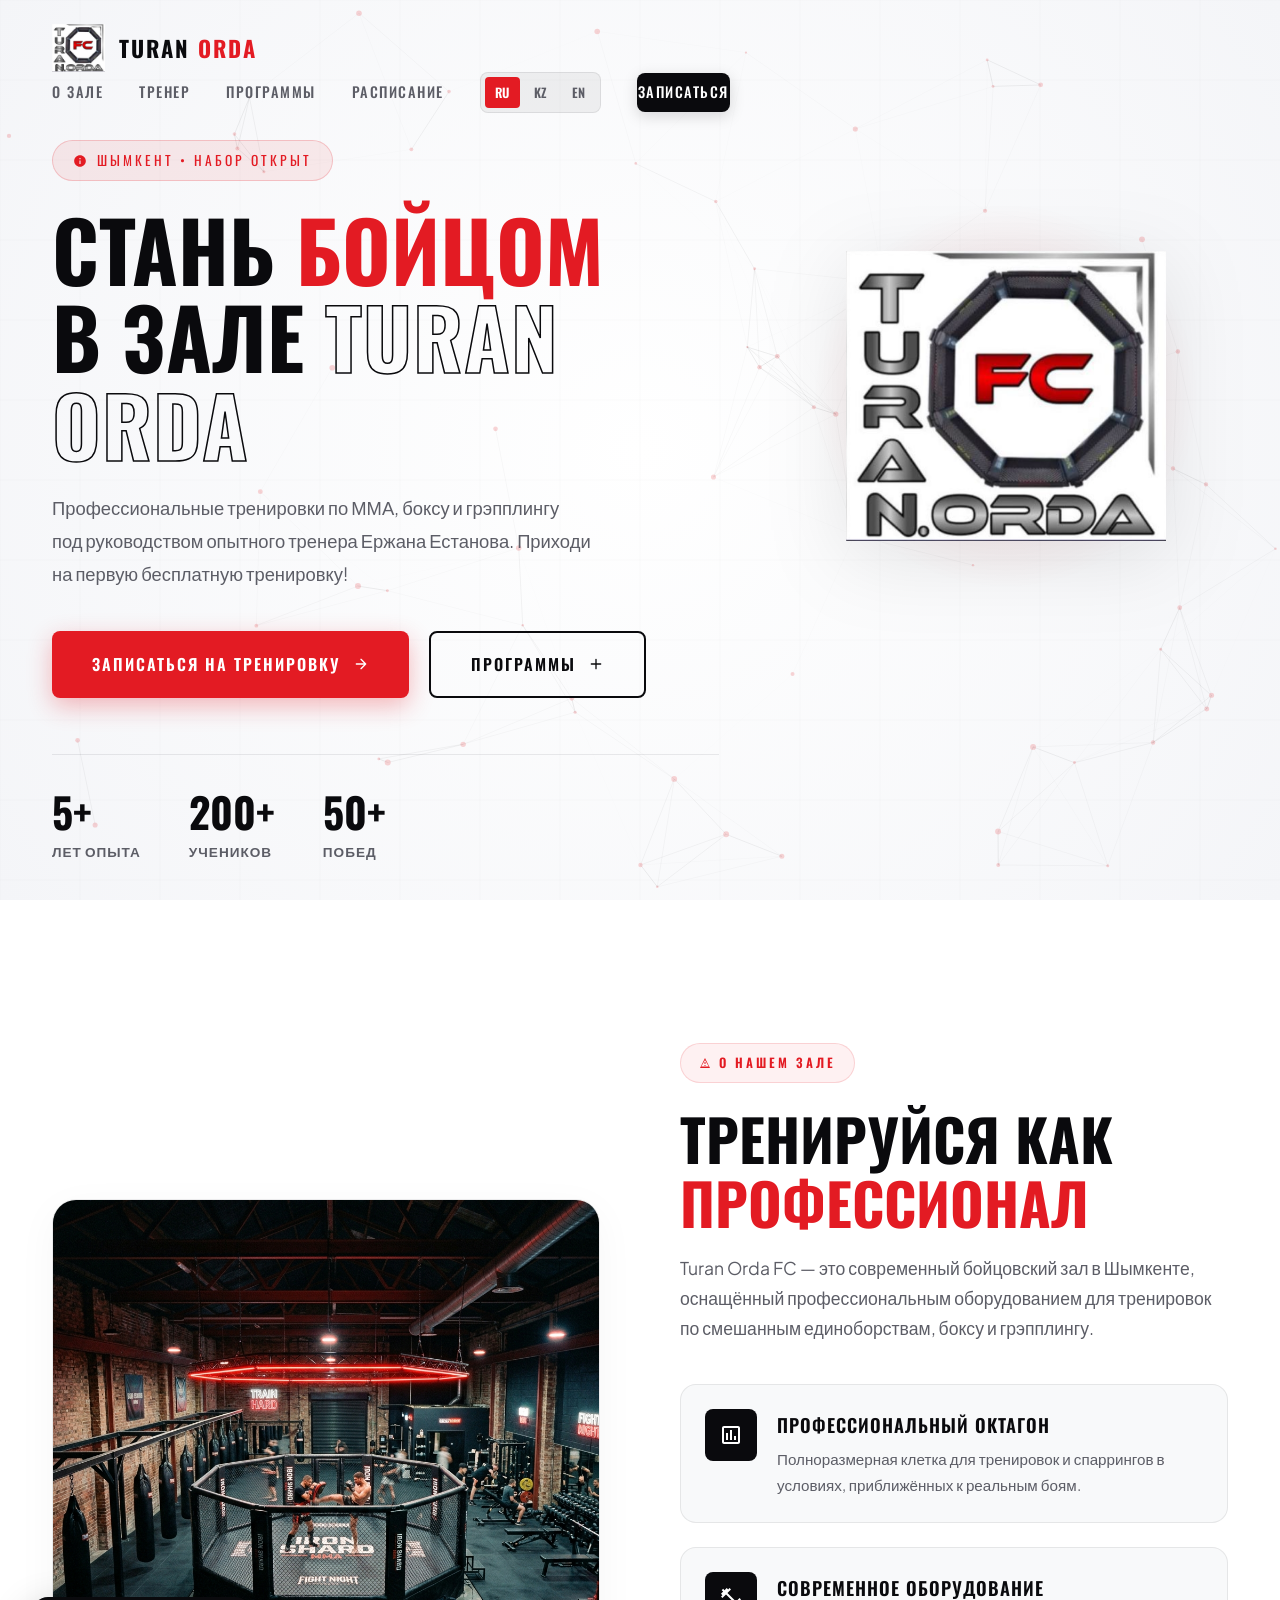
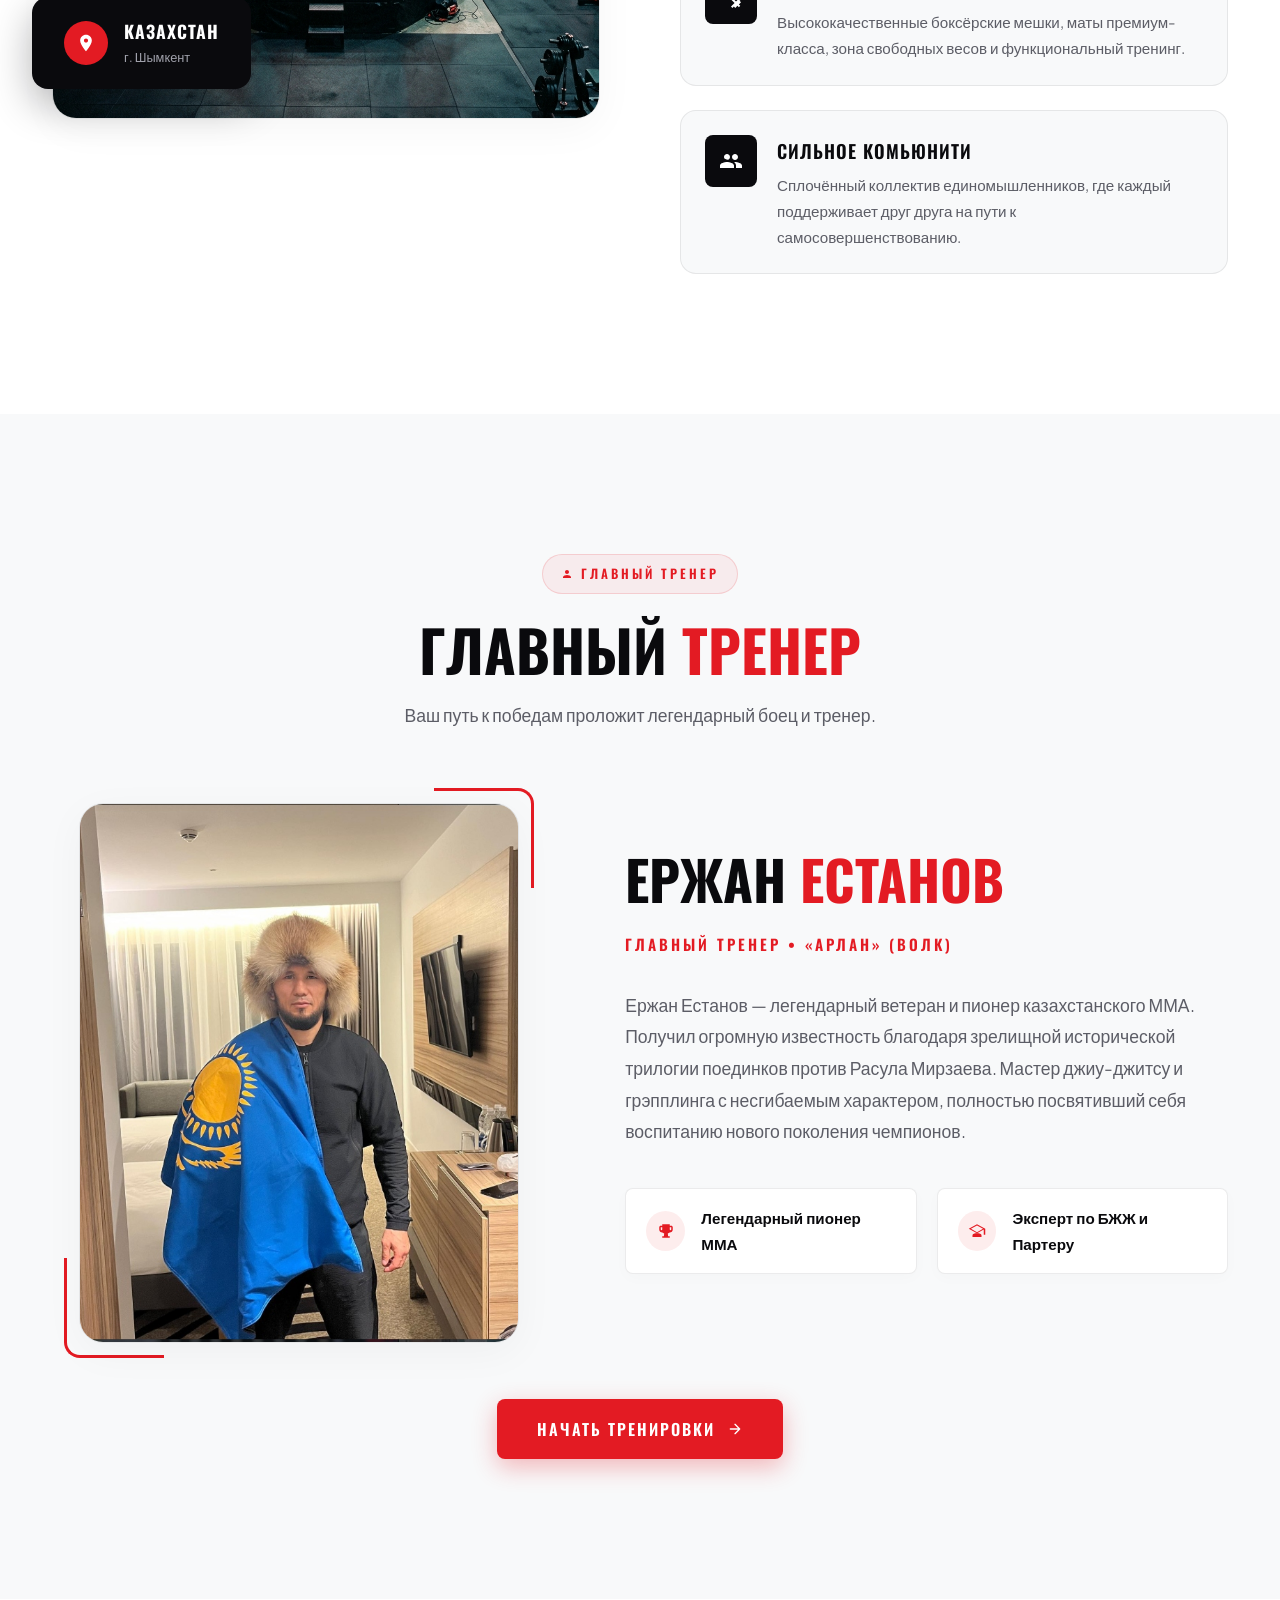
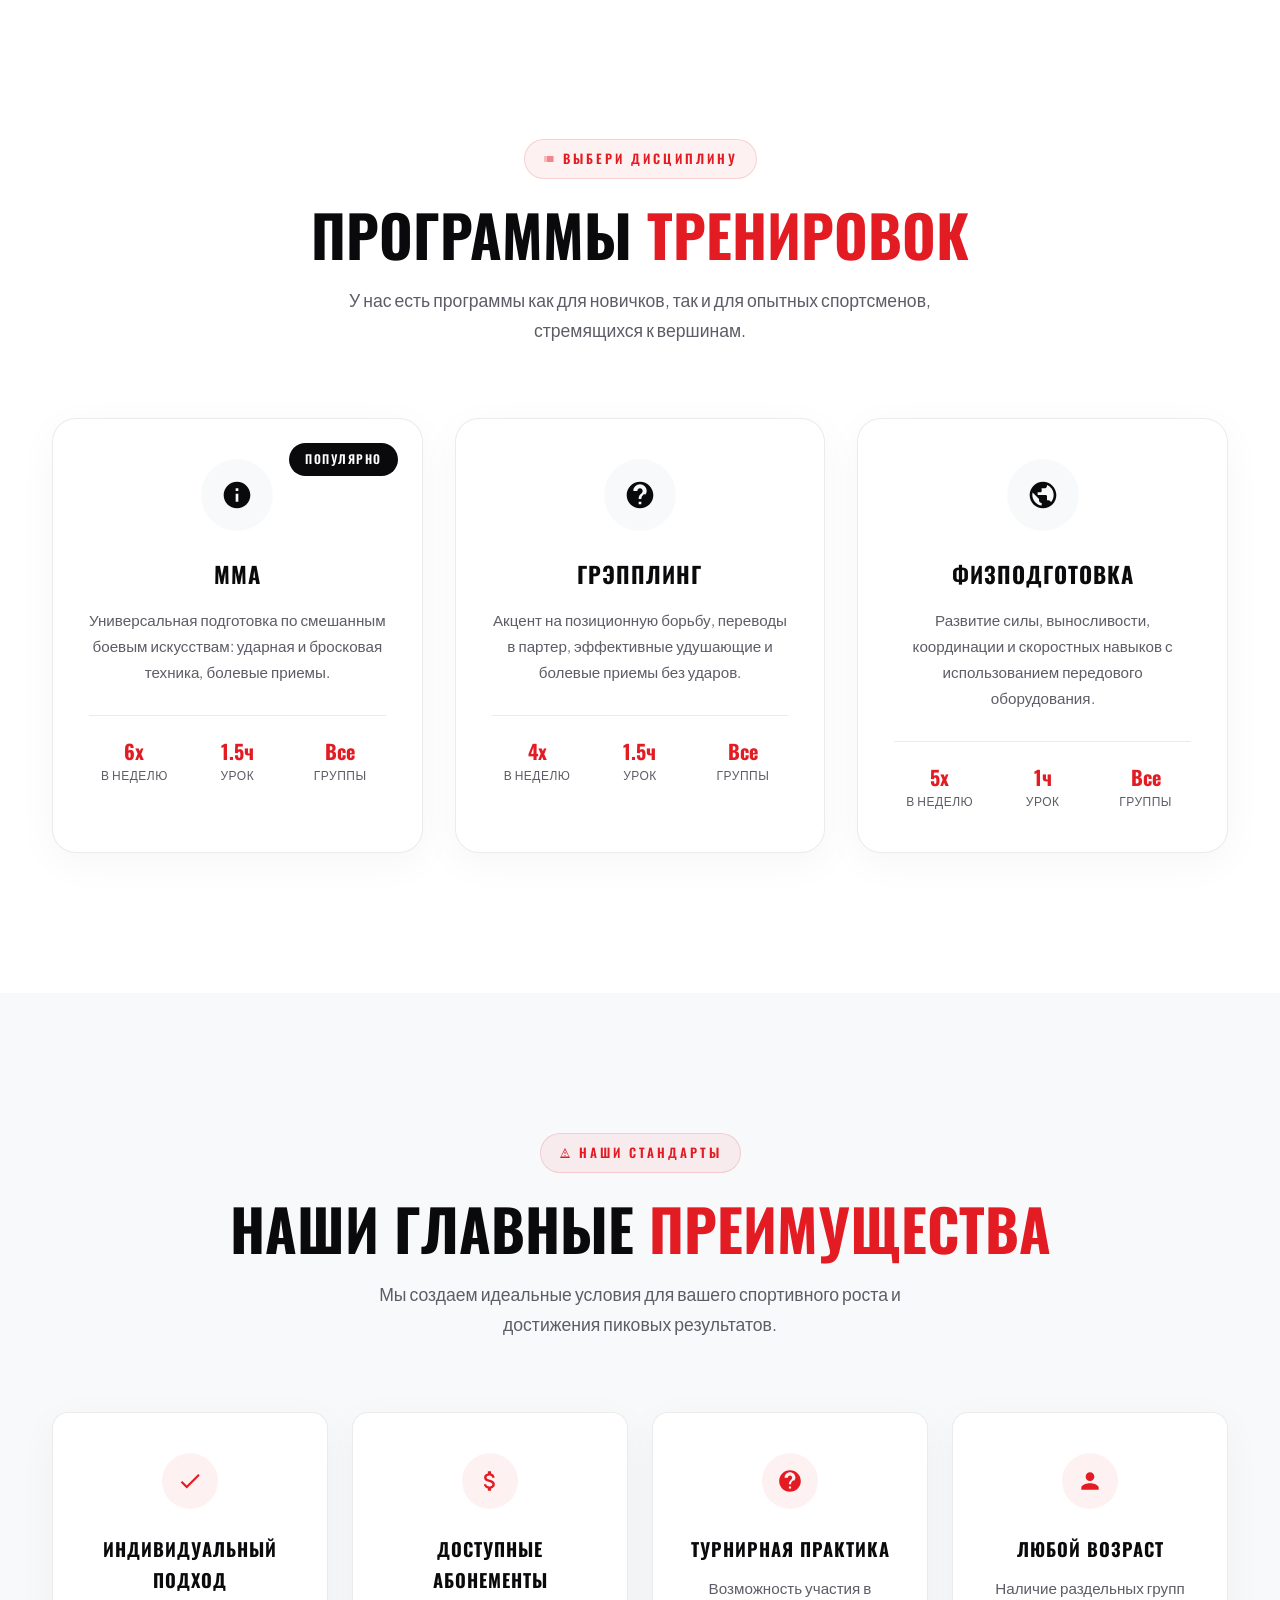
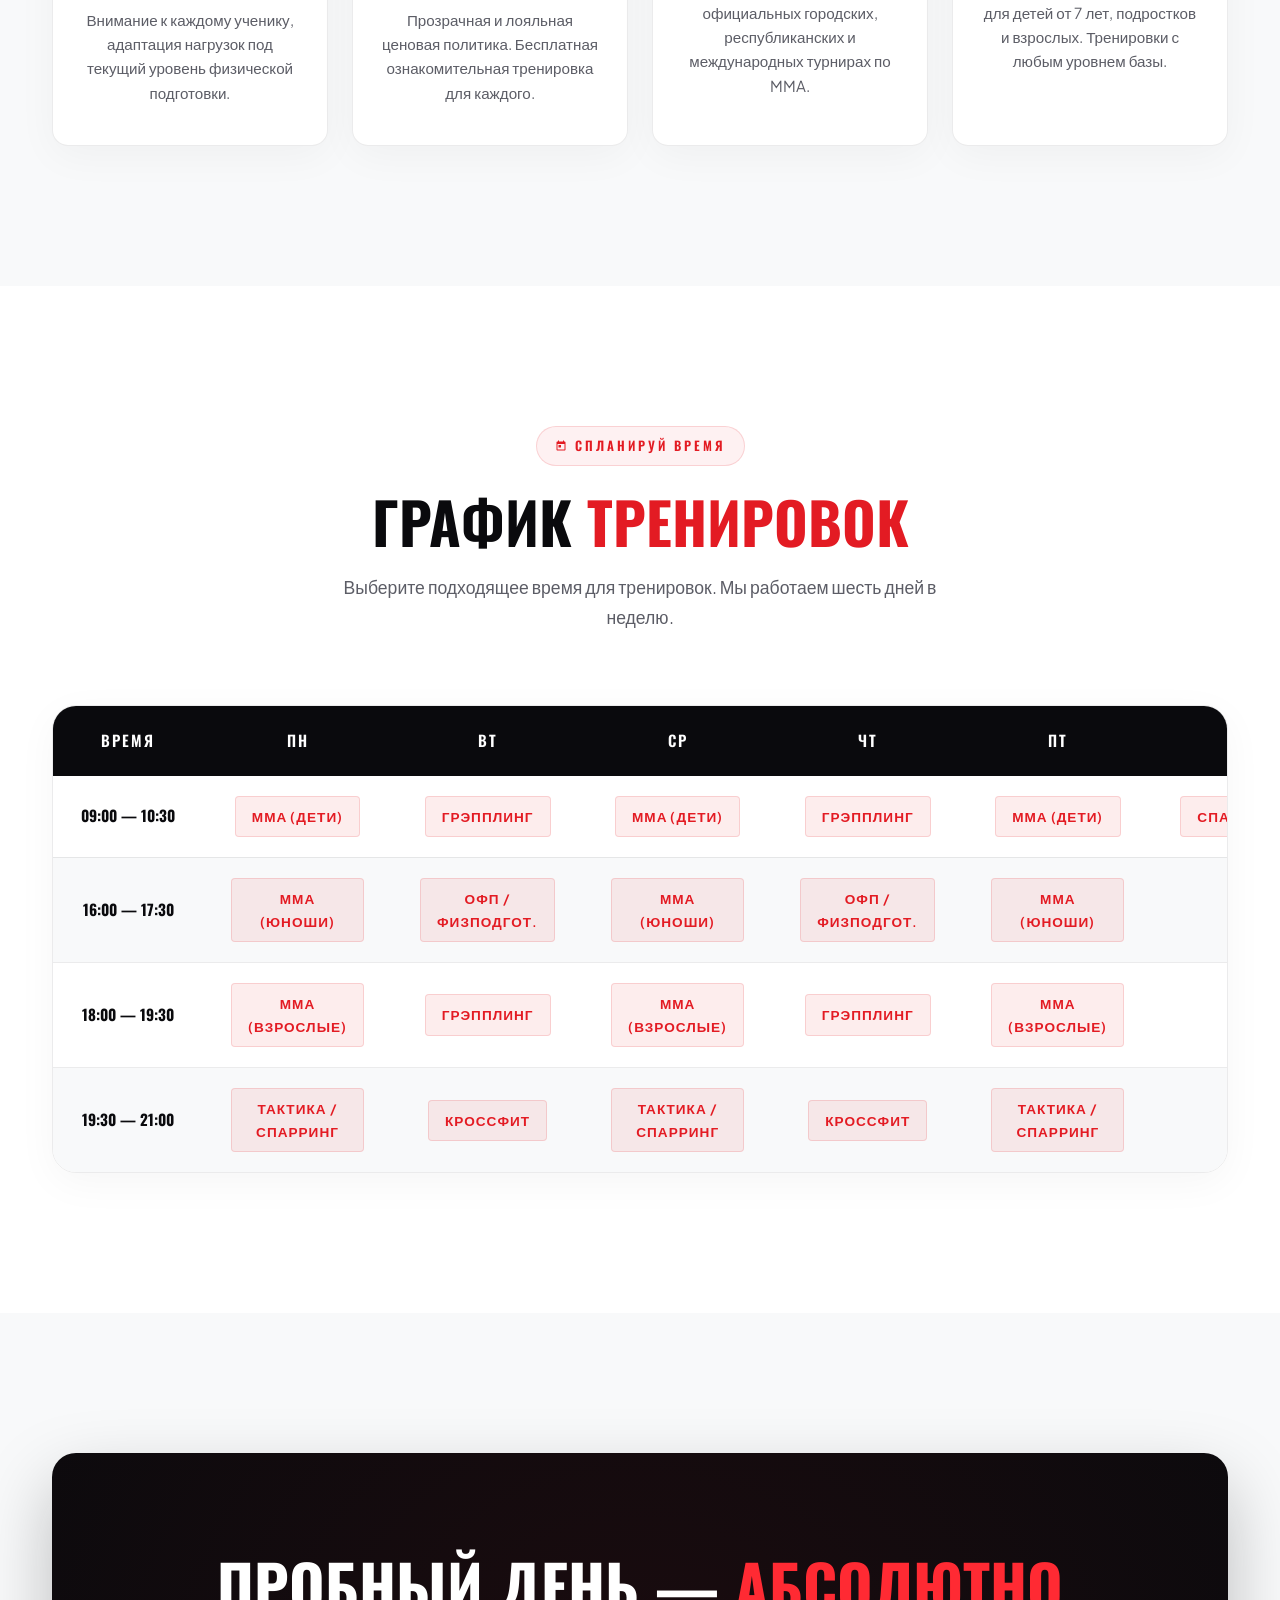
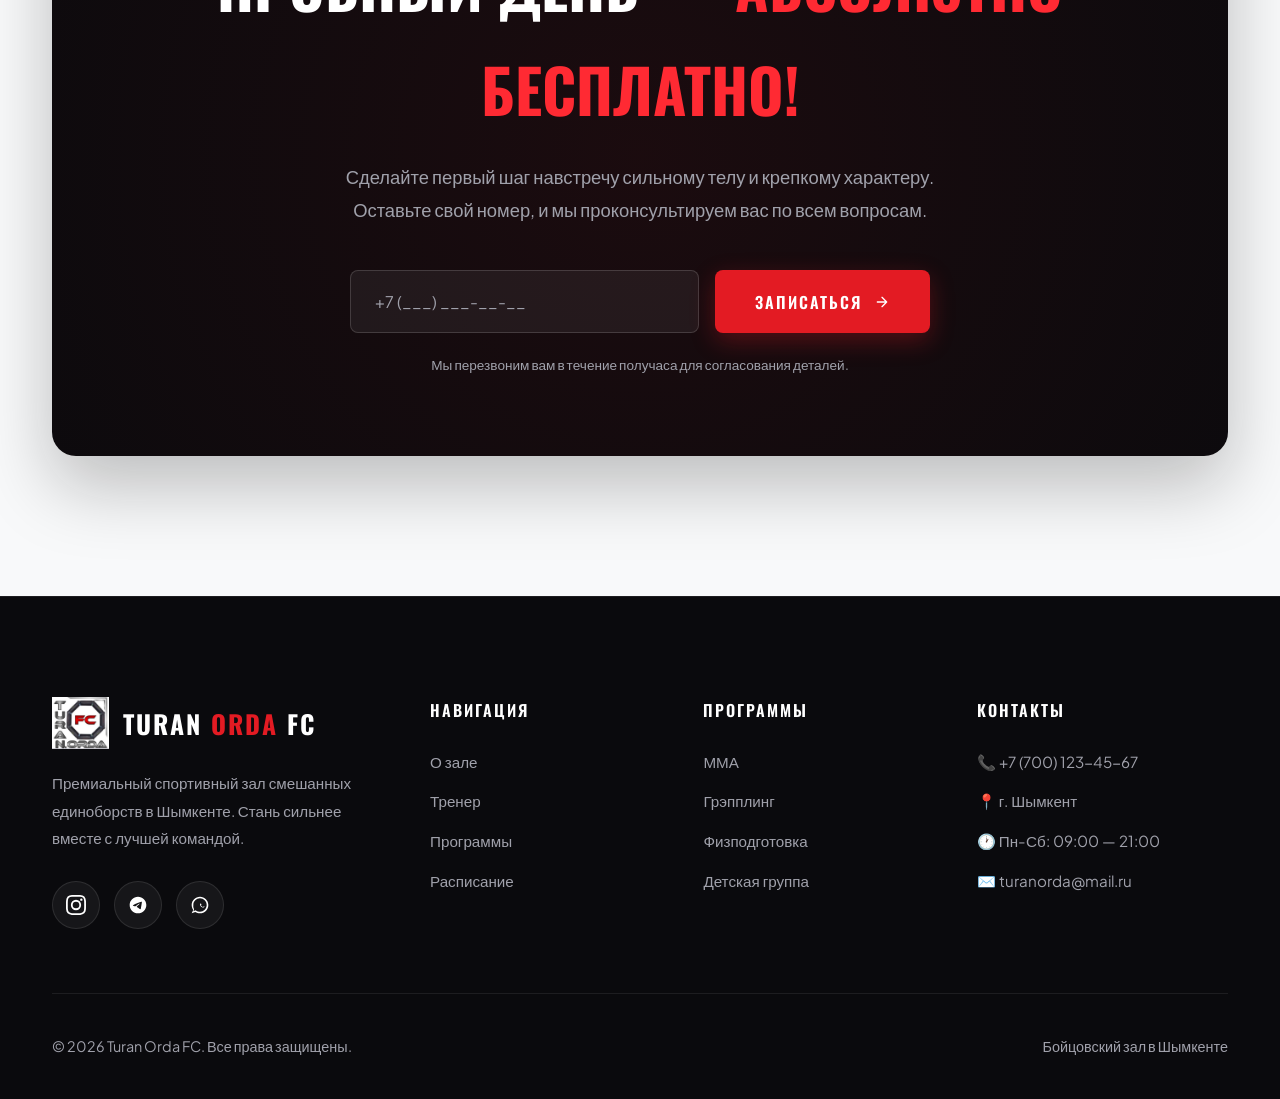
==== commit 437960dd: "Remove coach Murat Estanov and set Yerzhan Estanov as sole head coach" ====
--- a/light/index.html
+++ b/light/index.html
@@ -3,8 +3,8 @@
 <head>
   <meta charset="UTF-8">
   <meta name="viewport" content="width=device-width, initial-scale=1.0">
-  <meta name="description" content="Turan Orda FC — премиальный бойцовский зал в Шымкенте. Тренировки по ММА, боксу, грэпплингу под руководством тренера Мурата Естанова. Набор учеников!">
-  <meta name="keywords" content="Туран Орда, Turan Orda FC, ММА Шымкент, бокс Шымкент, бойцовский клуб, Мурат Естанов, единоборства, тренировки">
+  <meta name="description" content="Turan Orda FC — премиальный бойцовский зал в Шымкенте. Тренировки по ММА, боксу, грэпплингу под руководством тренера Ержана Естанова. Набор учеников!">
+  <meta name="keywords" content="Туран Орда, Turan Orda FC, ММА Шымкент, бокс Шымкент, бойцовский клуб, Ержан Естанов, единоборства, тренировки">
   <title>Turan Orda FC — Премиальный бойцовский зал в Шымкенте | Набор открыт</title>
   <link rel="stylesheet" href="style.css">
   <link rel="icon" type="image/png" href="images/logo.png">
@@ -61,7 +61,7 @@
         </h1>
         <p class="hero-desc" data-i18n="hero-desc">
           Профессиональные тренировки по ММА, боксу и грэпплингу под руководством 
-          опытного тренера Мурата Естанова. Приходи на первую бесплатную тренировку!
+          опытного тренера Ержана Естанова. Приходи на первую бесплатную тренировку!
         </p>
         <div class="hero-buttons">
           <button class="btn-primary" id="heroCtaBtn">
@@ -161,40 +161,15 @@
       <div class="programs-header animate-on-scroll">
         <span class="section-badge">
           <svg viewBox="0 0 24 24"><path d="M12 12c2.21 0 4-1.79 4-4s-1.79-4-4-4-4 1.79-4 4 1.79 4 4 4zm0 2c-2.67 0-8 1.34-8 4v2h16v-2c0-2.66-5.33-4-8-4z"/></svg>
-          <span data-i18n="trainer-badge">Наши наставники</span>
+          <span data-i18n="trainer-badge">Главный тренер</span>
         </span>
-        <h2 class="section-title" data-i18n="trainer-title">Тренерский <span>состав</span></h2>
+        <h2 class="section-title" data-i18n="trainer-title">Главный <span>тренер</span></h2>
         <p class="section-subtitle" data-i18n="trainer-subtitle">
-          Ваш путь к победам проложат легендарные бойцы и тренеры международного уровня.
+          Ваш путь к победам проложит легендарный боец и тренер.
         </p>
       </div>
 
       <div class="coaches-grid">
-        <!-- Coach 1: Murat Estanov -->
-        <div class="coach-card animate-on-scroll">
-          <div class="coach-visual">
-            <div class="trainer-frame-top"></div>
-            <img src="images/trainer.jpg" alt="Главный тренер Мурат Естанов" class="trainer-photo">
-            <div class="trainer-frame-bottom"></div>
-          </div>
-          <div class="coach-info">
-            <h3 class="trainer-name" data-i18n="trainer-murat-name">Мурат <span>Естанов</span></h3>
-            <div class="trainer-role" data-i18n="trainer-murat-role">Главный тренер • Основатель Turan Orda FC</div>
-            <p class="trainer-bio" data-i18n="trainer-murat-bio">
-              Мурат Баратович Естанов (в годы бойцовской карьеры — «Акула») — двукратный чемпион мира по панкратиону и известный казахстанский спортивный деятель. Личный тренер топовых бойцов MMA (включая Каршыгу Даутбека, восходящую звезду лиги Rizin FF). Официальный тренер ШВСМ г. Шымкент, президент «Федерации панкратиона» города и руководитель филиала федерации джиу-джитсу и грэпплинга.
-            </p>
-            <div class="trainer-achievements">
-              <div class="trainer-achievement">
-                <div class="trainer-achievement-icon"><svg viewBox="0 0 24 24"><path d="M19 5h-2V3H7v2H5c-1.1 0-2 .9-2 2v3c0 2.24 1.81 4.07 4.07 4.07.72.63 1.58 1.1 2.53 1.33L9.17 19H7v2h10v-2h-2.17l-.43-3.6c.95-.23 1.8-.7 2.53-1.33C19.19 14.07 21 12.24 21 10V7c0-1.1-.9-2-2-2zM5 10V7h2v3c0 .55-.45 1-1 1s-1-.45-1-1zm14 0c0 .55-.45 1-1 1s-1-.45-1-1V7h2v3z"/></svg></div>
-                <span data-i18n="trainer-murat-a1">Двукратный чемпион мира</span>
-              </div>
-              <div class="trainer-achievement">
-                <div class="trainer-achievement-icon"><svg viewBox="0 0 24 24"><path d="M12 3L1 9l11 6 9-4.91V17h2V9L12 3zm0 10.5L3.92 9 12 4.5l8.08 4.5L12 13.5zM12 15c-3.15 0-6 .85-6 2.5v2.5h12v-2.5c0-1.65-2.85-2.5-6-2.5z"/></svg></div>
-                <span data-i18n="trainer-murat-a2">Президент Федерации Панкратиона</span>
-              </div>
-            </div>
-          </div>
-        </div>
 
         <!-- Coach 2: Yerzhan Estanov -->
         <div class="coach-card animate-on-scroll">
@@ -587,7 +562,7 @@
         "nav-cta": "Записаться",
         "hero-tag": "Шымкент • Набор открыт",
         "hero-title": "Стань <span class=\"highlight\">бойцом</span><br>в зале <span class=\"outline-text\">Turan Orda</span>",
-        "hero-desc": "Профессиональные тренировки по ММА, боксу и грэпплингу под руководством опытного тренера Мурата Естанова. Приходи на первую бесплатную тренировку!",
+        "hero-desc": "Профессиональные тренировки по ММА, боксу и грэпплингу под руководством опытного тренера Ержана Естанова. Приходи на первую бесплатную тренировку!",
         "hero-btn-cta": "Записаться на тренировку",
         "hero-btn-programs": "Программы",
         "hero-stat-years": "Лет опыта",
@@ -604,14 +579,9 @@
         "about-f2-desc": "Высококачественные боксёрские мешки, маты премиум-класса, зона свободных весов и функциональный тренинг.",
         "about-f3-title": "Сильное комьюнити",
         "about-f3-desc": "Сплочённый коллектив единомышленников, где каждый поддерживает друг друга на пути к самосовершенствованию.",
-        "trainer-badge": "Наши наставники",
-        "trainer-title": "Тренерский <span>состав</span>",
-        "trainer-subtitle": "Ваш путь к победам проложат легендарные бойцы и тренеры международного уровня.",
-        "trainer-murat-name": "Мурат <span>Естанов</span>",
-        "trainer-murat-role": "Главный тренер • Основатель Turan Orda FC",
-        "trainer-murat-bio": "Мурат Баратович Естанов (в годы бойцовской карьеры — «Акула») — двукратный чемпион мира по панкратиону и известный казахстанский спортивный деятель. Личный тренер топовых бойцов MMA (включая Каршыгу Даутбека, восходящую звезду лиги Rizin FF). Официальный тренер ШВСМ г. Шымкент, президент «Федерации панкратиона» города и руководитель филиала федерации джиу-джитсу и грэпплинга.",
-        "trainer-murat-a1": "Двукратный чемпион мира",
-        "trainer-murat-a2": "Президент Федерации Панкратиона",
+        "trainer-badge": "Главный тренер",
+        "trainer-title": "Главный <span>тренер</span>",
+        "trainer-subtitle": "Ваш путь к победам проложит легендарный боец и тренер.",
         "trainer-yerzhan-name": "Ержан <span>Естанов</span>",
         "trainer-yerzhan-role": "Главный тренер • «Арлан» (Волк)",
         "trainer-yerzhan-bio": "Ержан Естанов — легендарный ветеран и пионер казахстанского ММА. Получил огромную известность благодаря зрелищной исторической трилогии поединков против Расула Мирзаева. Мастер джиу-джитсу и грэпплинга с несгибаемым характером, полностью посвятивший себя воспитанию нового поколения чемпионов.",
@@ -696,7 +666,7 @@
         "nav-cta": "Жазылу",
         "hero-tag": "Шымкент • Қабылдау ашық",
         "hero-title": "Turan Orda<br>залында <span class=\"highlight\">жауынгер</span> бол",
-        "hero-desc": "Тәжірибелі жаттықтырушы Мұрат Естановтың жетекшілігімен ММА, бокс және грэпплинг бойынша кәсіби жаттығулар. Бірінші тегін жаттығуға кел!",
+        "hero-desc": "Тәжірибелі жаттықтырушы Ержан Естановтың жетекшілігімен ММА, бокс және грэпплинг бойынша кәсіби жаттығулар. Бірінші тегін жаттығуға кел!",
         "hero-btn-cta": "Жаттығуға жазылу",
         "hero-btn-programs": "Бағдарламалар",
         "hero-stat-years": "Жылдық тәжірибе",
@@ -713,14 +683,9 @@
         "about-f2-desc": "Жоғары сапалы бокс қаптары, премиум-класстағы маттар, еркін салмақ аймағы және функционалды жаттығулар.",
         "about-f3-title": "Мықты комьюнити",
         "about-f3-desc": "Өзін-өзі дамыту жолында әрқайсысы бір-бірін қолдайтын пікірлестердің ұйымшыл ұжымы.",
-        "trainer-badge": "Біздің бапкерлер",
-        "trainer-title": "Жаттықтырушылар <span>құрамы</span>",
-        "trainer-subtitle": "Жеңіске жетелейтін жолды халықаралық деңгейдегі аңызға айналған спортшылар мен жаттықтырушылар салады.",
-        "trainer-murat-name": "Мұрат <span>Естанов</span>",
-        "trainer-murat-role": "Бас бапкер • Turan Orda FC негізін қалаушы",
-        "trainer-murat-bio": "Мұрат Баратович Естанов (жекпе-жек жылдарында — «Акула») — панкратионнан екі дүркін әлем чемпионы және белгілі қазақстандық спорт қайраткері. ММА кәсіпқой жауынгерлерінің (соның ішінде Rizin FF лигасының жұлдызы Қаршыға Дәуітбектің) жеке бапкері. Шымкент қ. ШЖСМ ресми бапкері, қалалық «Панкратион федерациясының» президенті және джиу-джитсу мен грэпплинг федерациясы филиалының жетекшісі.",
-        "trainer-murat-a1": "Екі дүркін әлем чемпионы",
-        "trainer-murat-a2": "Панкратион Федерациясы Президенті",
+        "trainer-badge": "Бас бапкер",
+        "trainer-title": "Бас <span>жаттықтырушы</span>",
+        "trainer-subtitle": "Жеңіске жетелейтін жолды аңызға айналған спортшы және жаттықтырушы салады.",
         "trainer-yerzhan-name": "Ержан <span>Естанов</span>",
         "trainer-yerzhan-role": "Бас бапкер • «Арлан» (Көкжал)",
         "trainer-yerzhan-bio": "Ержан Естанов — қазақстандық ММА-дің аңызға айналған ардагері және пионері. Расул Мирзаевқа қарсы өткен тарихи жекпе-жек трилогиясы арқылы кеңінен танымал. Жас чемпиондарды тәрбиелеуге өзін толықтай арнаған, қайсар мінезді джиу-джитсу мен грэпплинг шебері.",
@@ -805,7 +770,7 @@
         "nav-cta": "Join Us",
         "hero-tag": "Shymkent • Registration Open",
         "hero-title": "Become a <span class=\"highlight\">fighter</span><br>at <span class=\"outline-text\">Turan Orda</span> gym",
-        "hero-desc": "Professional training in MMA, Boxing, and Grappling under the guidance of experienced coach Murat Estanov. Come to your first free class!",
+        "hero-desc": "Professional training in MMA, Boxing, and Grappling under the guidance of experienced coach Yerzhan Estanov. Come to your first free class!",
         "hero-btn-cta": "Join Training Now",
         "hero-btn-programs": "Programs",
         "hero-stat-years": "Years Experience",
@@ -822,14 +787,9 @@
         "about-f2-desc": "Premium punch bags, professional-grade mats, a free weights area, and functional strength conditioning gear.",
         "about-f3-title": "Strong Community",
         "about-f3-desc": "A tight-knit community of like-minded individuals supporting each other on the path of self-improvement.",
-        "trainer-badge": "Our Mentors",
-        "trainer-title": "Coaching <span>Staff</span>",
-        "trainer-subtitle": "Your path to victories will be paved by legendary fighters and international-class coaches.",
-        "trainer-murat-name": "Murat <span>Estanov</span>",
-        "trainer-murat-role": "Head Coach • Founder of Turan Orda FC",
-        "trainer-murat-bio": "Murat Baratovich Estanov (known in his fighting years as 'Shark') is a two-time world champion in pankration and a prominent Kazakh sports figure. He is the personal coach of top MMA fighters, including Karshyga Dautbek (Rizin FF star fighter). Official coach of ShVSM Shymkent, president of Shymkent Pankration Federation, and director of the Shymkent branch of BJJ and Grappling federation.",
-        "trainer-murat-a1": "Two-time World Champion",
-        "trainer-murat-a2": "President of Pankration Federation",
+        "trainer-badge": "Head Coach",
+        "trainer-title": "Head <span>Coach</span>",
+        "trainer-subtitle": "Your path to victories will be paved by a legendary fighter and coach.",
         "trainer-yerzhan-name": "Yerzhan <span>Estanov</span>",
         "trainer-yerzhan-role": "Head Coach • \"Arlan\" (Wolf)",
         "trainer-yerzhan-bio": "Yerzhan Estanov is a legendary veteran and pioneer of Kazakh MMA. He gained immense fame throughout CIS due to his spectacular historical trilogy of fights against Rasul Mirzaev. A BJJ and grappling master with an iron character, fully dedicated to raising a new generation of champions.",
